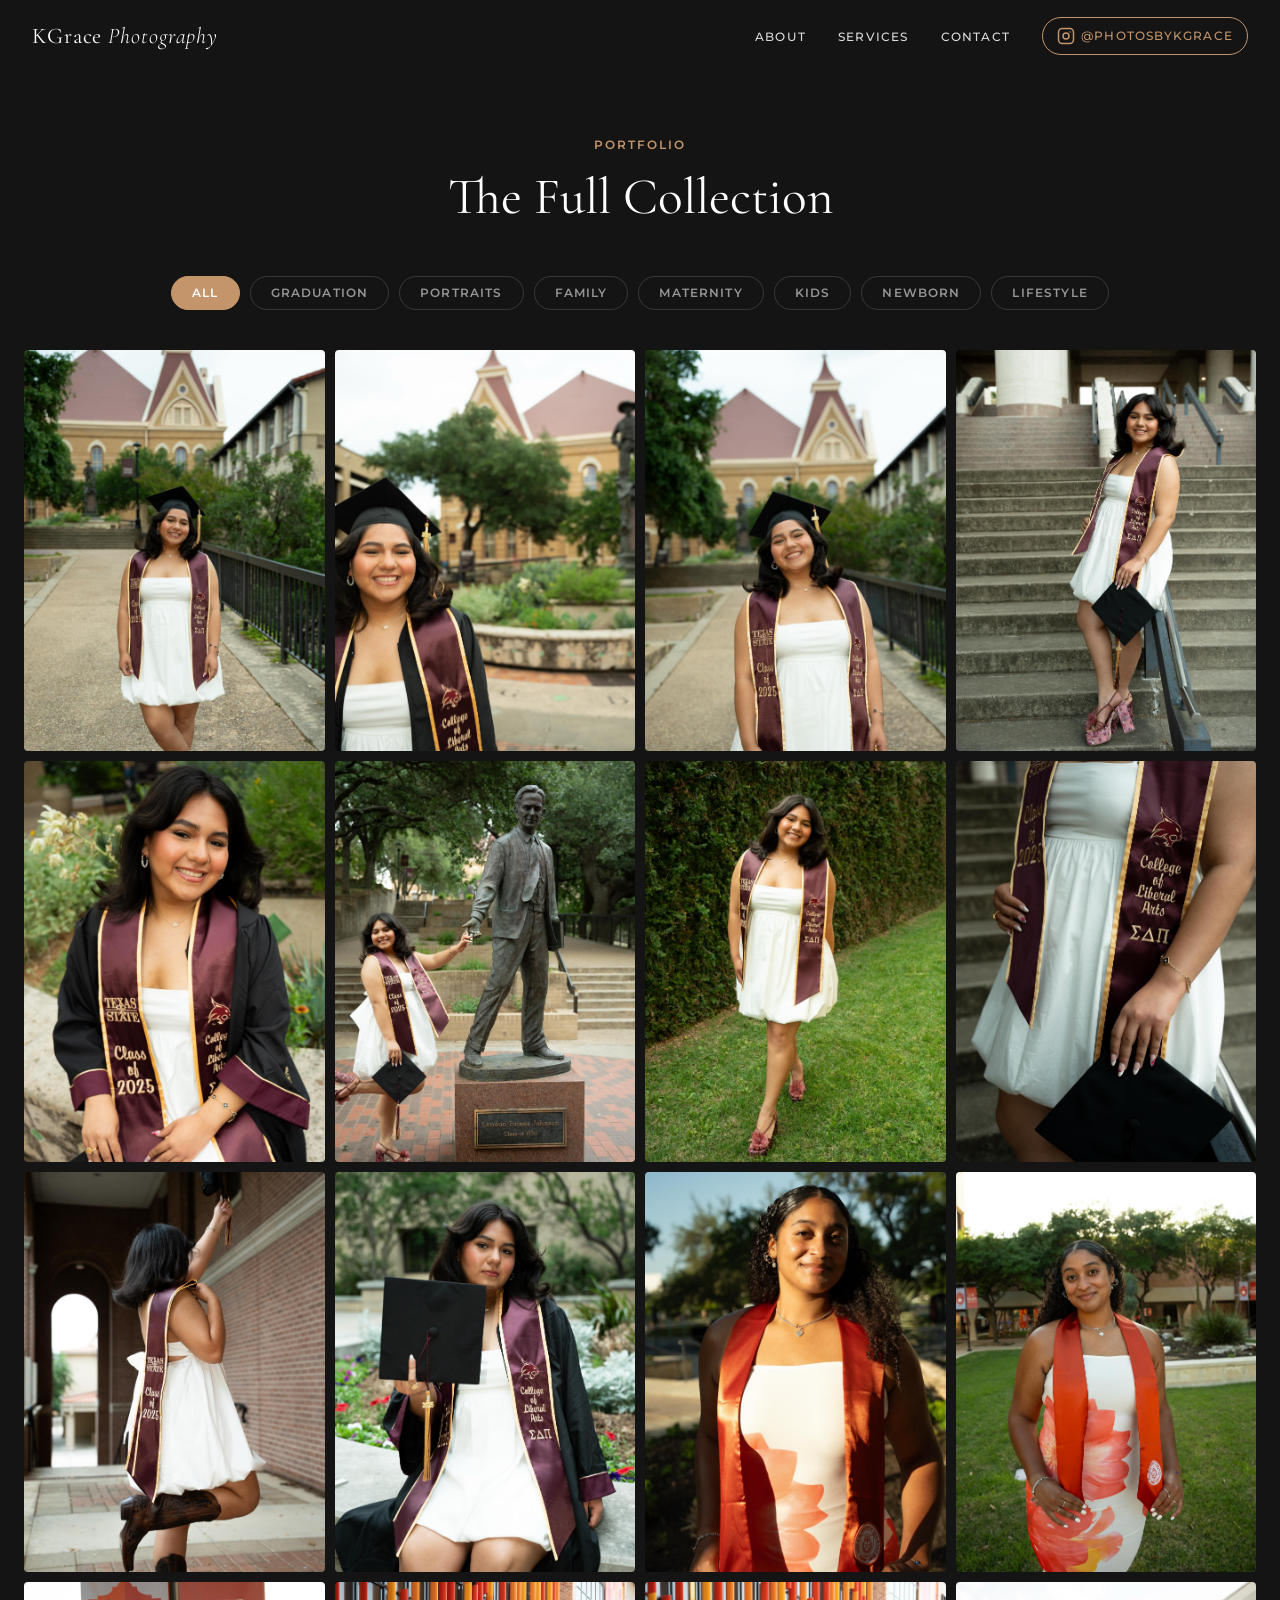
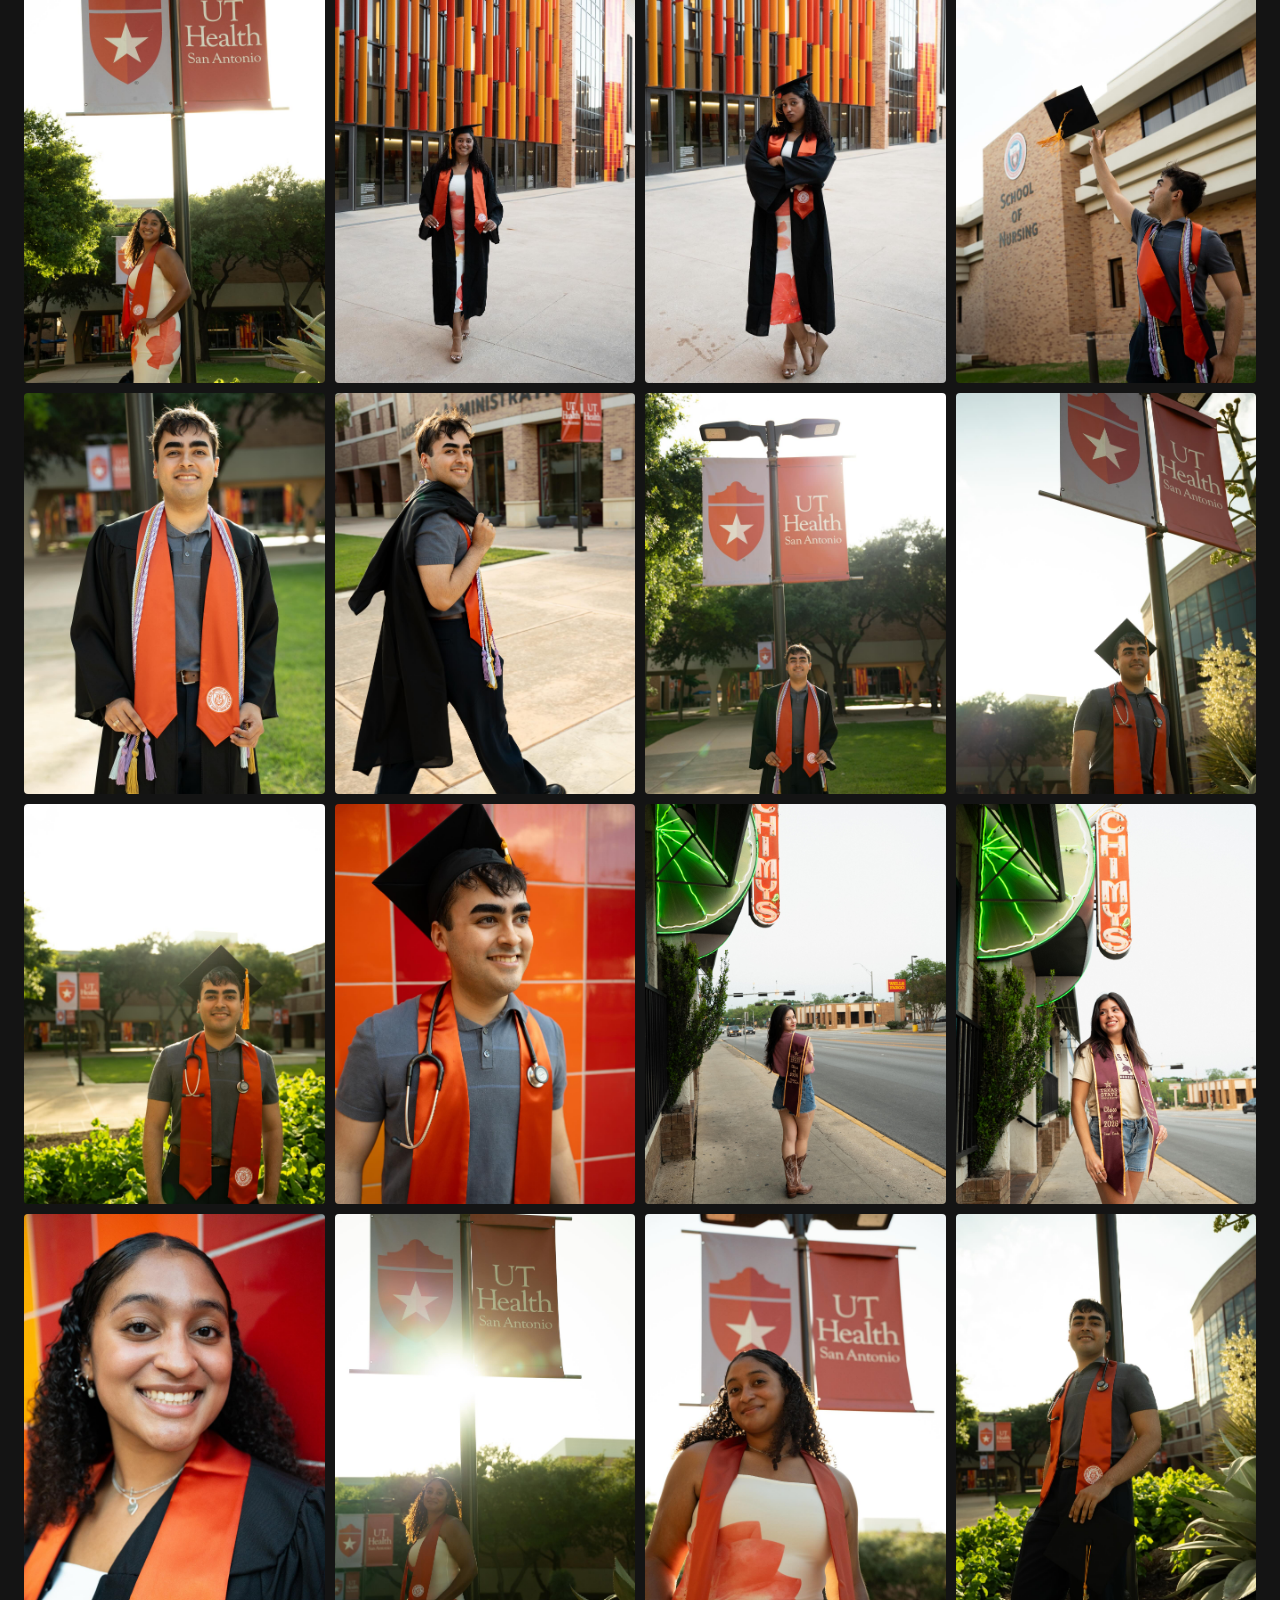
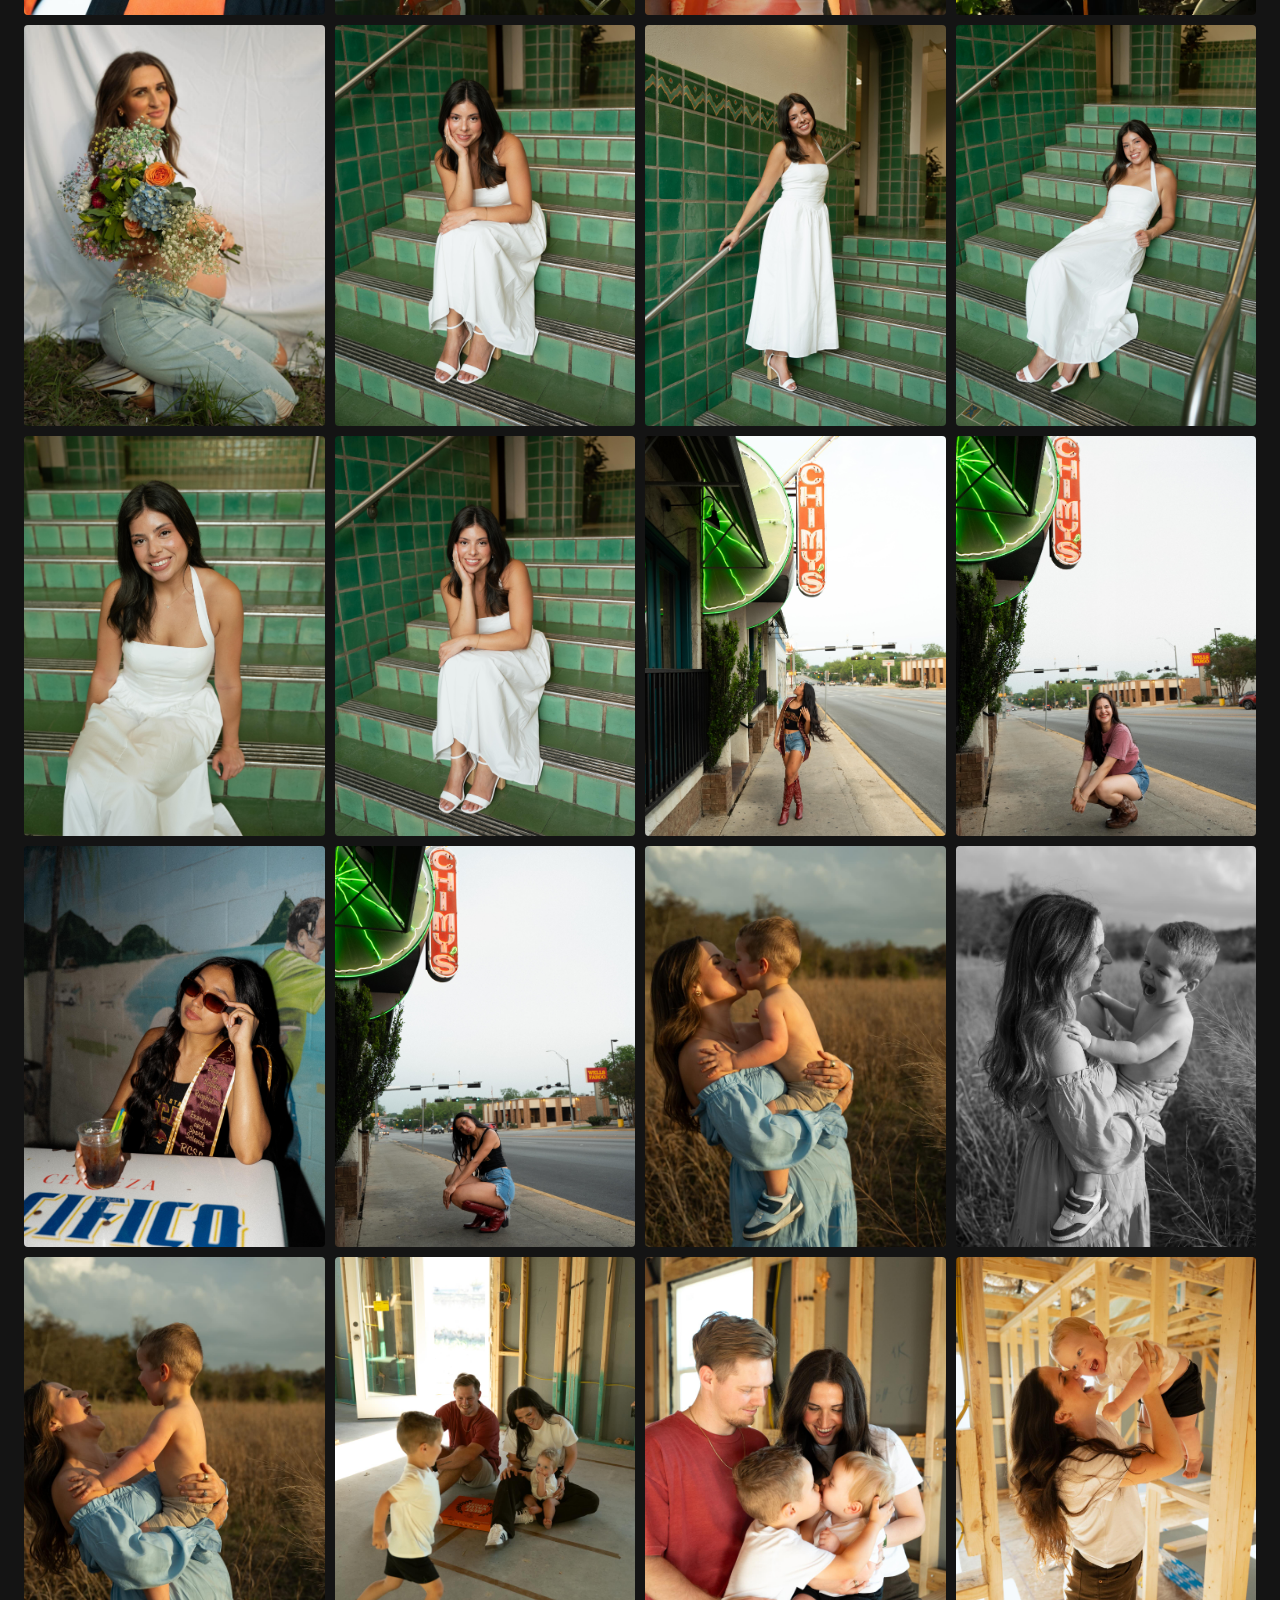
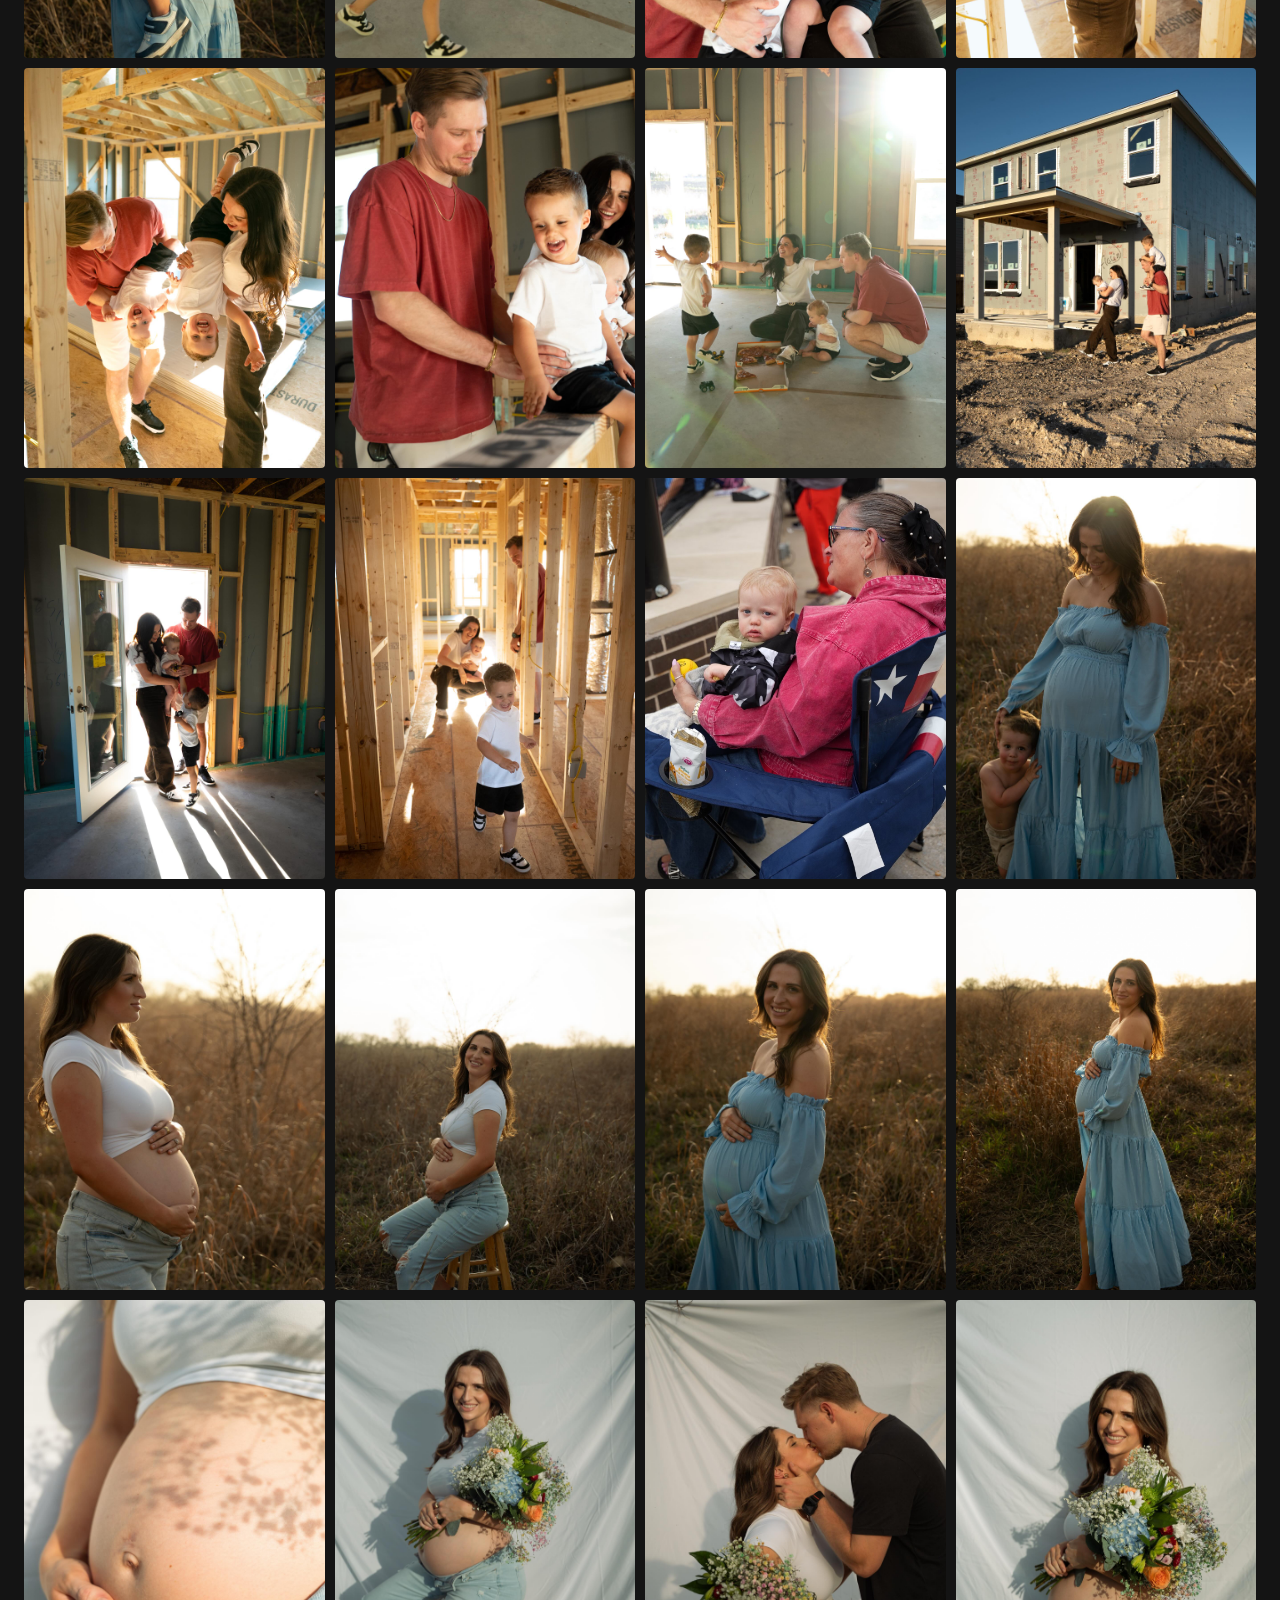
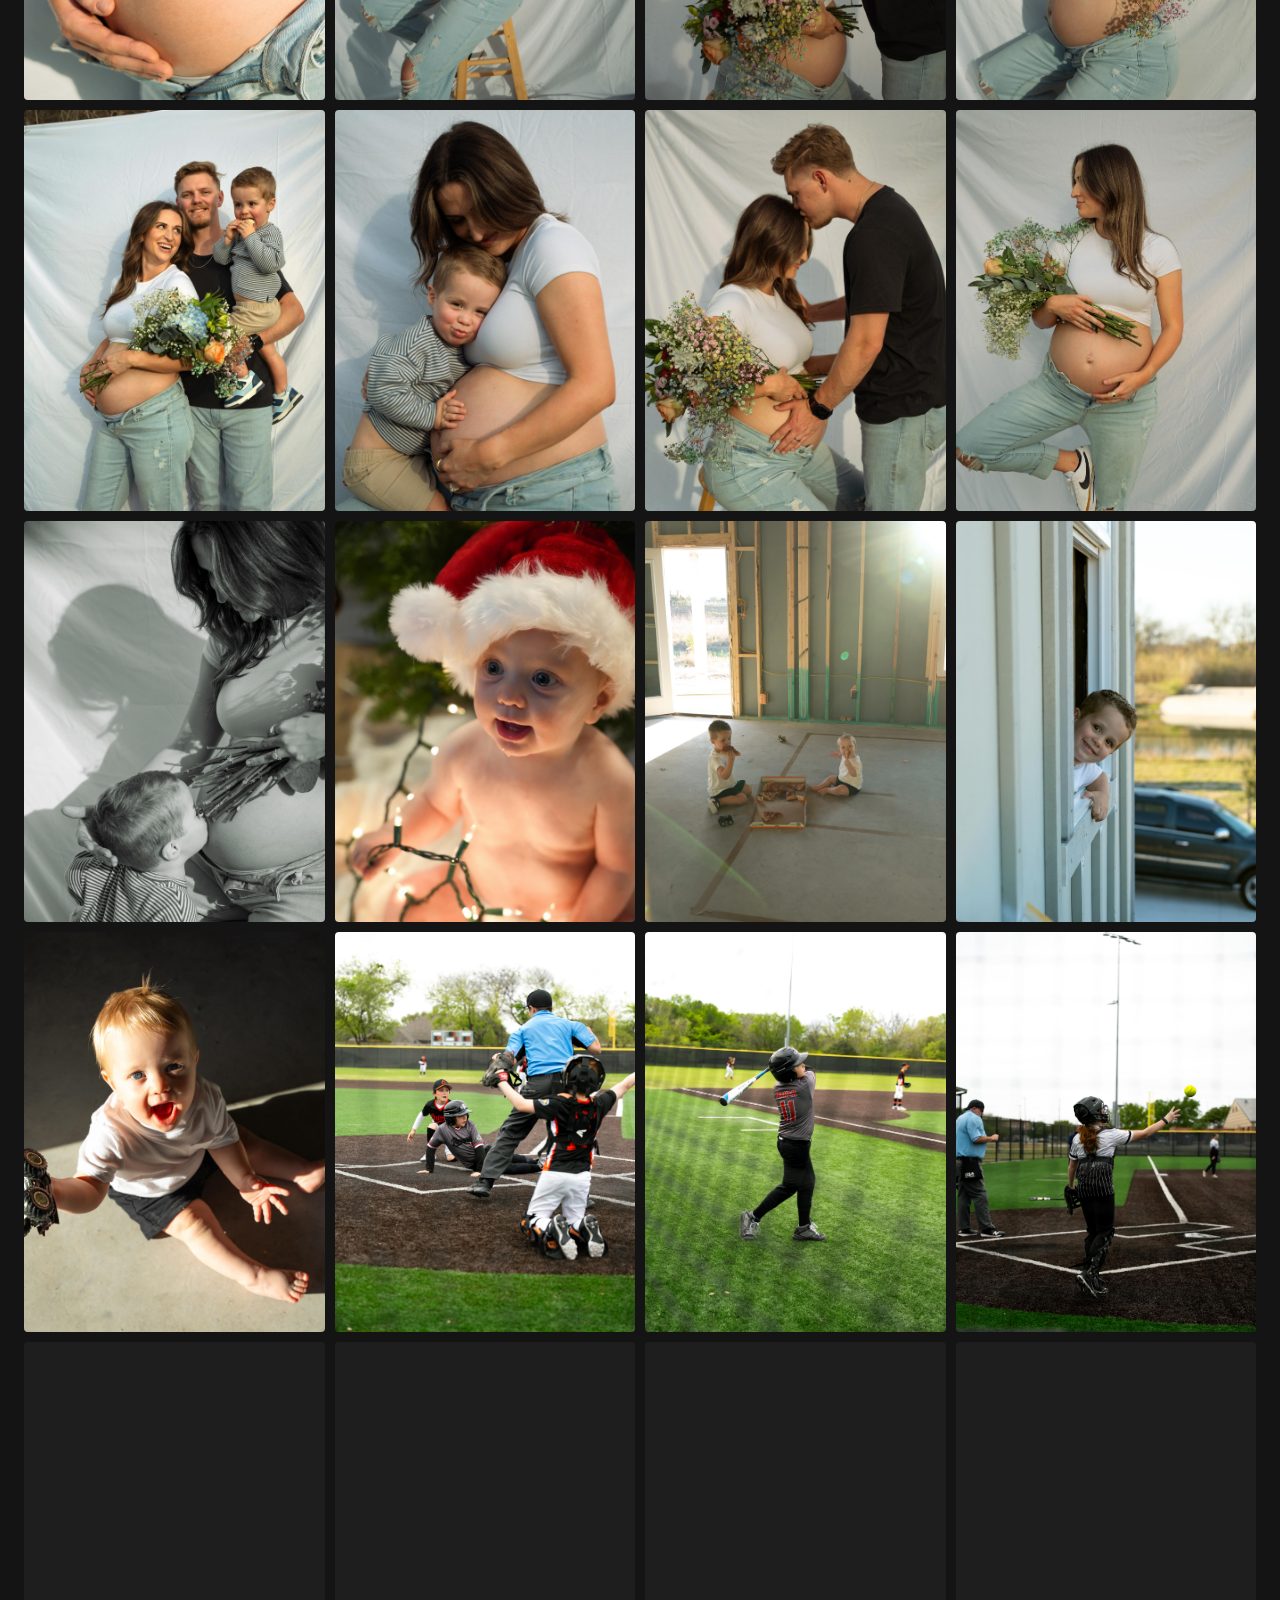
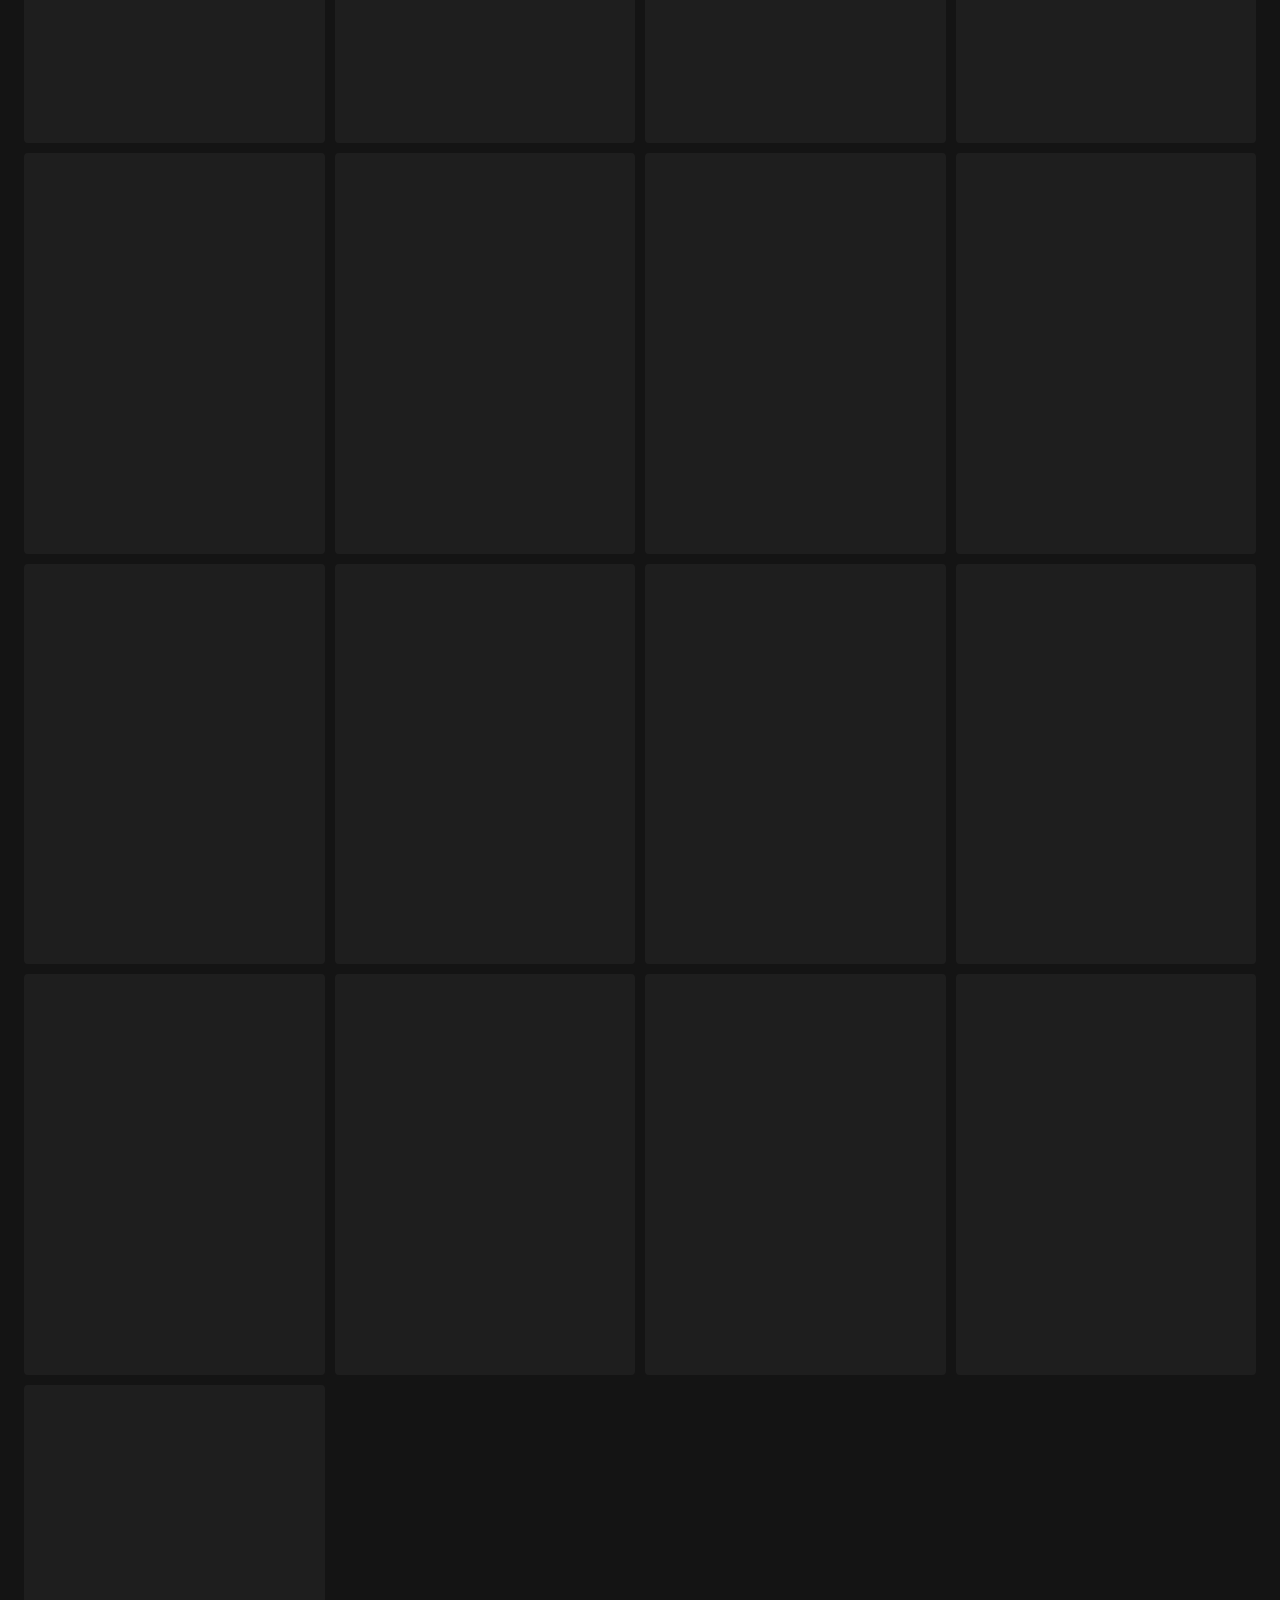
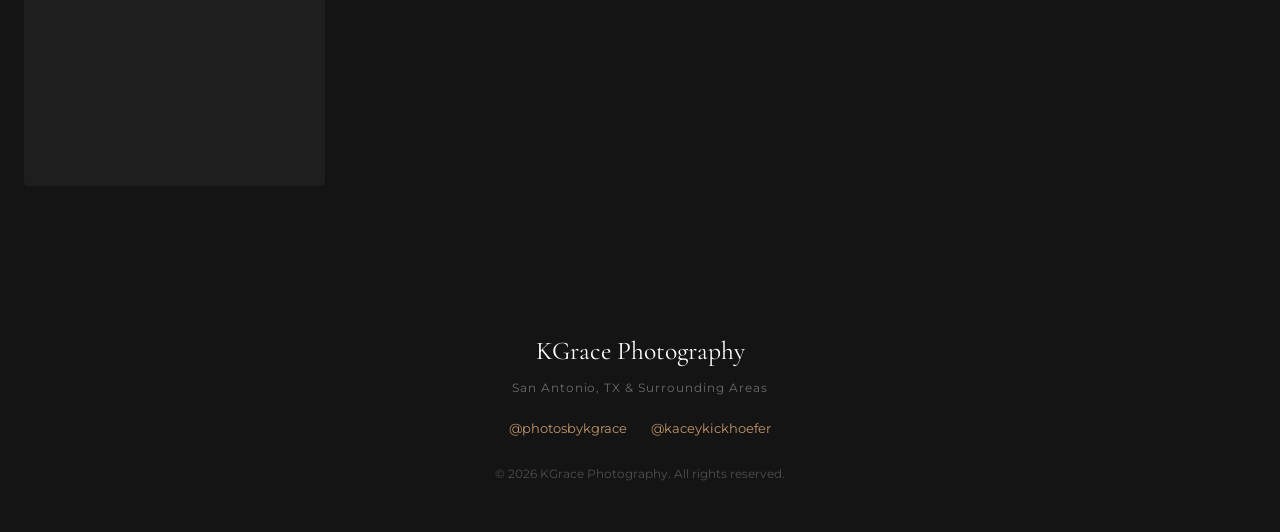
==== portfolio.html @ f7fd561e "Gallery shows 4 photos on home page with View Full Portfolio button, full grid on portfolio.html" ====
<!DOCTYPE html>
<html lang="en">
<head>
  <meta charset="UTF-8">
  <meta name="viewport" content="width=device-width, initial-scale=1.0">
  <title>Portfolio | KGrace Photography</title>
  <meta name="description" content="Full portfolio — KGrace Photography. Browse graduation, portrait, family, maternity, newborn, and lifestyle sessions in San Antonio, TX.">
  <link rel="preconnect" href="https://fonts.googleapis.com">
  <link rel="preconnect" href="https://fonts.gstatic.com" crossorigin>
  <link href="https://fonts.googleapis.com/css2?family=Cormorant+Garamond:ital,wght@0,300;0,400;0,600;1,300;1,400;1,600&family=Montserrat:wght@300;400;500;600&display=swap" rel="stylesheet">
  <link rel="stylesheet" href="css/style.css">
</head>
<body>

  <!-- Navigation -->
  <nav id="navbar" class="scrolled">
    <div class="nav-inner">
      <a href="index.html" class="logo">KGrace <span>Photography</span></a>
      <button class="nav-toggle" aria-label="Toggle menu" aria-expanded="false">
        <span></span><span></span><span></span>
      </button>
      <ul class="nav-links">
        <li><a href="index.html#about">About</a></li>
        <li><a href="index.html#services">Services</a></li>
        <li><a href="index.html#contact">Contact</a></li>
        <li>
          <a href="https://www.instagram.com/photosbykgrace" target="_blank" rel="noopener" class="nav-ig">
            <svg width="18" height="18" viewBox="0 0 24 24" fill="none" stroke="currentColor" stroke-width="2" stroke-linecap="round" stroke-linejoin="round"><rect x="2" y="2" width="20" height="20" rx="5" ry="5"/><circle cx="12" cy="12" r="4"/><circle cx="17.5" cy="6.5" r="1" fill="currentColor" stroke="none"/></svg>
            @photosbykgrace
          </a>
        </li>
      </ul>
    </div>
  </nav>

  <!-- Full Portfolio Gallery -->
  <section id="gallery" class="portfolio-page">
    <div class="section-header">
      <p class="eyebrow">Portfolio</p>
      <h2>The Full Collection</h2>
    </div>

    <div class="filter-bar" role="group" aria-label="Filter gallery">
      <button class="filter-btn active" data-filter="all">All</button>
      <button class="filter-btn" data-filter="graduation">Graduation</button>
      <button class="filter-btn" data-filter="portrait">Portraits</button>
      <button class="filter-btn" data-filter="family">Family</button>
      <button class="filter-btn" data-filter="maternity">Maternity</button>
      <button class="filter-btn" data-filter="children-kids">Kids</button>
      <button class="filter-btn" data-filter="newborn-baby">Newborn</button>
      <button class="filter-btn" data-filter="lifestyle">Lifestyle</button>
    </div>

    <div class="gallery-grid" id="galleryGrid">
      <!-- Populated by JS -->
    </div>
  </section>

  <!-- Lightbox -->
  <div id="lightbox" class="lightbox" role="dialog" aria-modal="true" aria-label="Photo viewer" hidden>
    <button class="lb-close" aria-label="Close">&times;</button>
    <button class="lb-prev" aria-label="Previous photo">&#8249;</button>
    <button class="lb-next" aria-label="Next photo">&#8250;</button>
    <div class="lb-img-wrap">
      <img id="lbImg" src="" alt="">
    </div>
    <p id="lbCaption" class="lb-caption"></p>
  </div>

  <!-- Footer -->
  <footer>
    <div class="footer-inner">
      <p class="footer-logo">KGrace Photography</p>
      <p class="footer-location">San Antonio, TX &amp; Surrounding Areas</p>
      <div class="footer-links">
        <a href="https://www.instagram.com/photosbykgrace" target="_blank" rel="noopener">@photosbykgrace</a>
        <a href="https://www.instagram.com/kaceykickhoefer" target="_blank" rel="noopener">@kaceykickhoefer</a>
      </div>
      <p class="footer-copy">&copy; <span id="year"></span> KGrace Photography. All rights reserved.</p>
    </div>
  </footer>

  <script src="js/main.js"></script>
</body>
</html>
---- css/style.css ----
/* =============================================
   KGrace Photography — styles
   ============================================= */

:root {
  --cream:      #faf8f5;
  --cream-dark: #f0ebe3;
  --dark:       #141414;
  --dark-mid:   #1e1e1e;
  --accent:     #c4956a;
  --accent-dk:  #a87a52;
  --text:       #1a1a1a;
  --text-muted: #6b6b6b;
  --border:     #e0d8cc;
  --white:      #ffffff;

  --font-display: 'Cormorant Garamond', Georgia, serif;
  --font-body:    'Montserrat', system-ui, sans-serif;

  --nav-h: 72px;
  --radius: 4px;
  --gap:    10px;
  --section-pad: 96px 24px;
}

/* ── Reset ─────────────────────────────────── */
*, *::before, *::after { box-sizing: border-box; margin: 0; padding: 0; }
html { scroll-behavior: smooth; font-size: 16px; }
body { font-family: var(--font-body); color: var(--text); background: var(--cream); line-height: 1.65; }
img  { display: block; max-width: 100%; }
a    { color: inherit; text-decoration: none; }
ul   { list-style: none; }
button { cursor: pointer; border: none; background: none; font-family: inherit; }

/* ── Typography ─────────────────────────────── */
h1, h2, h3 { font-family: var(--font-display); font-weight: 400; line-height: 1.2; }
h1 { font-size: clamp(2.8rem, 6vw, 5rem); }
h2 { font-size: clamp(2rem, 4vw, 3.2rem); }
h3 { font-size: 1.5rem; }
em { font-style: italic; }
.eyebrow {
  font-family: var(--font-body);
  font-size: 0.72rem;
  font-weight: 600;
  letter-spacing: 0.18em;
  text-transform: uppercase;
  color: var(--accent);
  margin-bottom: 12px;
}

/* ── Buttons ────────────────────────────────── */
.btn {
  display: inline-block;
  padding: 14px 32px;
  font-family: var(--font-body);
  font-size: 0.78rem;
  font-weight: 600;
  letter-spacing: 0.12em;
  text-transform: uppercase;
  border-radius: var(--radius);
  transition: all 0.25s ease;
}
.btn-light { background: var(--white); color: var(--dark); }
.btn-light:hover { background: var(--cream); }
.btn-outline-light { border: 1.5px solid rgba(255,255,255,0.7); color: var(--white); }
.btn-outline-light:hover { background: rgba(255,255,255,0.12); border-color: var(--white); }
.btn-dark { background: var(--dark); color: var(--white); }
.btn-dark:hover { background: #2a2a2a; }

/* ── Navbar ─────────────────────────────────── */
#navbar {
  position: fixed;
  top: 0; left: 0; right: 0;
  z-index: 1000;
  height: var(--nav-h);
  transition: background 0.3s ease, box-shadow 0.3s ease;
}
#navbar.scrolled {
  background: rgba(20,20,20,0.97);
  box-shadow: 0 2px 20px rgba(0,0,0,0.3);
  backdrop-filter: blur(8px);
}
.nav-inner {
  max-width: 1400px;
  margin: 0 auto;
  padding: 0 32px;
  height: 100%;
  display: flex;
  align-items: center;
  justify-content: space-between;
  gap: 24px;
}
.logo {
  font-family: var(--font-display);
  font-size: 1.4rem;
  font-weight: 400;
  color: var(--white);
  letter-spacing: 0.04em;
  white-space: nowrap;
}
.logo span { font-style: italic; font-weight: 300; }

.nav-links { display: flex; align-items: center; gap: 32px; }
.nav-links a {
  color: rgba(255,255,255,0.85);
  font-size: 0.75rem;
  font-weight: 500;
  letter-spacing: 0.1em;
  text-transform: uppercase;
  transition: color 0.2s;
}
.nav-links a:hover { color: var(--white); }
.nav-ig {
  display: flex;
  align-items: center;
  gap: 6px;
  color: var(--accent) !important;
  border: 1px solid var(--accent);
  padding: 8px 14px;
  border-radius: 20px;
  transition: all 0.2s !important;
}
.nav-ig:hover { background: var(--accent) !important; color: var(--white) !important; }

.nav-toggle { display: none; flex-direction: column; gap: 5px; padding: 4px; }
.nav-toggle span { display: block; width: 24px; height: 2px; background: var(--white); transition: all 0.3s; border-radius: 2px; }

/* ── Hero ───────────────────────────────────── */
#hero {
  position: relative;
  height: 100svh;
  min-height: 600px;
  display: flex;
  align-items: center;
  justify-content: center;
  overflow: hidden;
  text-align: center;
}
.hero-img {
  position: absolute;
  inset: 0;
  background-size: cover;
  background-position: center 30%;
  transform: scale(1.05);
  transition: transform 8s ease;
}
#hero.loaded .hero-img { transform: scale(1); }
.hero-overlay {
  position: absolute;
  inset: 0;
  background: linear-gradient(to bottom, rgba(0,0,0,0.35) 0%, rgba(0,0,0,0.55) 50%, rgba(0,0,0,0.7) 100%);
}
.hero-content {
  position: relative;
  z-index: 1;
  padding: 0 24px;
  max-width: 800px;
}
.hero-eyebrow {
  font-size: 0.72rem;
  font-weight: 600;
  letter-spacing: 0.2em;
  text-transform: uppercase;
  color: var(--accent);
  margin-bottom: 16px;
}
.hero-content h1 { color: var(--white); margin-bottom: 20px; }
.hero-sub {
  color: rgba(255,255,255,0.8);
  font-size: 1.05rem;
  font-weight: 300;
  margin-bottom: 40px;
  letter-spacing: 0.03em;
}
.hero-cta { display: flex; gap: 16px; justify-content: center; flex-wrap: wrap; }

.scroll-hint {
  position: absolute;
  bottom: 32px;
  left: 50%;
  transform: translateX(-50%);
  z-index: 1;
}
.scroll-hint span {
  display: block;
  width: 24px;
  height: 38px;
  border: 2px solid rgba(255,255,255,0.5);
  border-radius: 12px;
  position: relative;
}
.scroll-hint span::after {
  content: '';
  position: absolute;
  top: 5px; left: 50%;
  transform: translateX(-50%);
  width: 3px; height: 8px;
  background: rgba(255,255,255,0.7);
  border-radius: 2px;
  animation: scrollDot 1.8s ease-in-out infinite;
}
@keyframes scrollDot {
  0%, 100% { opacity: 1; transform: translateX(-50%) translateY(0); }
  80%       { opacity: 0; transform: translateX(-50%) translateY(14px); }
}

/* ── Gallery ────────────────────────────────── */
#gallery {
  background: var(--dark);
  padding: var(--section-pad);
}
#gallery.portfolio-page {
  padding-top: calc(var(--nav-h) + 64px);
}
#gallery .section-header { text-align: center; margin-bottom: 48px; }
#gallery .section-header h2 { color: var(--white); }
#gallery .eyebrow { color: var(--accent); }

/* ── View more button (home gallery) ────────── */
.gallery-more {
  text-align: center;
  margin-top: 40px;
}

.filter-bar {
  display: flex;
  flex-wrap: wrap;
  justify-content: center;
  gap: 10px;
  margin-bottom: 40px;
}
.filter-btn {
  padding: 9px 20px;
  font-size: 0.72rem;
  font-weight: 600;
  letter-spacing: 0.1em;
  text-transform: uppercase;
  color: rgba(255,255,255,0.55);
  border: 1px solid rgba(255,255,255,0.15);
  border-radius: 20px;
  transition: all 0.2s;
}
.filter-btn:hover { color: var(--white); border-color: rgba(255,255,255,0.4); }
.filter-btn.active { background: var(--accent); color: var(--white); border-color: var(--accent); }

.gallery-grid {
  max-width: 1400px;
  margin: 0 auto;
  display: grid;
  grid-template-columns: repeat(4, 1fr);
  gap: var(--gap);
}
.gallery-item {
  overflow: hidden;
  border-radius: var(--radius);
  cursor: pointer;
  position: relative;
  background: var(--dark-mid);
  aspect-ratio: 3/4;
}
.gallery-item img {
  width: 100%;
  height: 100%;
  object-fit: cover;
  display: block;
  transition: transform 0.5s ease, opacity 0.3s;
  opacity: 0;
}
.gallery-item img.loaded { opacity: 1; }
.gallery-item:hover img { transform: scale(1.05); }
.gallery-item-overlay {
  position: absolute;
  inset: 0;
  background: rgba(0,0,0,0);
  transition: background 0.3s;
}
.gallery-item:hover .gallery-item-overlay { background: rgba(0,0,0,0.25); }
.gallery-item.hidden { display: none; }

/* ── Lightbox ───────────────────────────────── */
.lightbox {
  position: fixed;
  inset: 0;
  z-index: 9999;
  background: rgba(0,0,0,0.95);
  display: flex;
  flex-direction: column;
  align-items: center;
  justify-content: center;
  padding: 60px 80px;
}
.lightbox[hidden] { display: none; }
.lb-img-wrap {
  max-width: 90vw;
  max-height: 80vh;
  display: flex;
  align-items: center;
  justify-content: center;
}
.lb-img-wrap img {
  max-width: 100%;
  max-height: 80vh;
  object-fit: contain;
  border-radius: var(--radius);
  box-shadow: 0 20px 60px rgba(0,0,0,0.6);
}
.lb-caption {
  color: rgba(255,255,255,0.6);
  font-size: 0.78rem;
  margin-top: 16px;
  text-align: center;
  max-width: 600px;
  font-style: italic;
}
.lb-close {
  position: fixed;
  top: 20px; right: 28px;
  font-size: 2.2rem;
  color: rgba(255,255,255,0.7);
  line-height: 1;
  transition: color 0.2s;
  z-index: 2;
}
.lb-close:hover { color: var(--white); }
.lb-prev, .lb-next {
  position: fixed;
  top: 50%; transform: translateY(-50%);
  font-size: 3rem;
  color: rgba(255,255,255,0.5);
  padding: 16px;
  line-height: 1;
  transition: color 0.2s;
  user-select: none;
  z-index: 2;
}
.lb-prev { left: 12px; }
.lb-next { right: 12px; }
.lb-prev:hover, .lb-next:hover { color: var(--white); }

/* ── About ──────────────────────────────────── */
#about {
  padding: var(--section-pad);
  background: var(--cream);
}
.about-inner {
  max-width: 1100px;
  margin: 0 auto;
  display: grid;
  grid-template-columns: 1fr 1fr;
  gap: 80px;
  align-items: center;
}
.about-img-wrap { position: relative; }
.about-img-wrap::before {
  content: '';
  position: absolute;
  top: -18px; left: -18px;
  right: 18px; bottom: 18px;
  border: 2px solid var(--accent);
  border-radius: var(--radius);
  z-index: 0;
}
.about-img-wrap img {
  position: relative;
  z-index: 1;
  width: 100%;
  aspect-ratio: 1;
  object-fit: cover;
  object-position: center top;
  border-radius: var(--radius);
}
.about-text h2 { margin-bottom: 24px; }
.about-text p  { color: var(--text-muted); margin-bottom: 18px; font-size: 0.95rem; line-height: 1.8; }
.about-text .btn { margin-top: 8px; }

/* ── Services ───────────────────────────────── */
#services {
  background: var(--dark);
  padding: var(--section-pad);
}
#services .section-header { text-align: center; margin-bottom: 56px; }
#services .section-header h2 { color: var(--white); }
#services .eyebrow { color: var(--accent); }

.services-grid {
  max-width: 1300px;
  margin: 0 auto;
  display: grid;
  grid-template-columns: repeat(3, 1fr);
  gap: 20px;
}
.service-card {
  border-radius: var(--radius);
  overflow: hidden;
  background: var(--dark-mid);
  transition: transform 0.3s ease;
}
.service-card:hover { transform: translateY(-6px); }
.service-img {
  height: 260px;
  background-size: cover;
  background-position: center;
  transition: transform 0.5s ease;
  overflow: hidden;
}
.service-card:hover .service-img { transform: scale(1.04); }
.service-body { padding: 24px; }
.service-body h3 { font-family: var(--font-display); color: var(--white); margin-bottom: 10px; font-size: 1.35rem; }
.service-body p  { color: rgba(255,255,255,0.55); font-size: 0.85rem; line-height: 1.75; }

/* ── Contact ────────────────────────────────── */
#contact {
  position: relative;
  padding: 120px 24px;
  text-align: center;
  overflow: hidden;
}
.contact-bg {
  position: absolute;
  inset: 0;
  background-size: cover;
  background-position: center;
}
.contact-overlay {
  position: absolute;
  inset: 0;
  background: rgba(10,8,6,0.78);
}
.contact-inner {
  position: relative;
  z-index: 1;
  max-width: 700px;
  margin: 0 auto;
}
#contact .eyebrow { color: var(--accent); display: block; margin-bottom: 12px; }
#contact h2 { color: var(--white); margin-bottom: 20px; }
.contact-sub {
  color: rgba(255,255,255,0.65);
  font-size: 0.95rem;
  line-height: 1.8;
  margin-bottom: 48px;
}
.contact-cards {
  display: flex;
  justify-content: center;
  gap: 20px;
  flex-wrap: wrap;
  margin-bottom: 40px;
}
.contact-card {
  display: flex;
  align-items: center;
  gap: 16px;
  padding: 20px 28px;
  border: 1.5px solid rgba(196,149,106,0.4);
  border-radius: 8px;
  color: var(--white);
  background: rgba(255,255,255,0.05);
  transition: all 0.25s ease;
  backdrop-filter: blur(4px);
  min-width: 240px;
}
.contact-card:hover {
  background: rgba(196,149,106,0.15);
  border-color: var(--accent);
  transform: translateY(-3px);
}
.contact-card svg { color: var(--accent); flex-shrink: 0; }
.contact-card-label {
  font-size: 0.68rem;
  font-weight: 600;
  letter-spacing: 0.12em;
  text-transform: uppercase;
  color: rgba(255,255,255,0.45);
  margin-bottom: 3px;
}
.contact-card-handle {
  font-size: 1rem;
  font-weight: 500;
  color: var(--white);
}
.contact-location {
  display: inline-flex;
  align-items: center;
  gap: 6px;
  font-size: 0.78rem;
  color: rgba(255,255,255,0.4);
  letter-spacing: 0.06em;
}
.contact-location svg { color: var(--accent); }

/* ── Footer ─────────────────────────────────── */
footer {
  background: var(--dark);
  padding: 48px 24px;
  text-align: center;
}
.footer-inner { max-width: 600px; margin: 0 auto; }
.footer-logo { font-family: var(--font-display); font-size: 1.6rem; color: var(--white); margin-bottom: 6px; }
.footer-location { font-size: 0.78rem; color: var(--text-muted); letter-spacing: 0.08em; margin-bottom: 20px; }
.footer-links { display: flex; justify-content: center; gap: 24px; margin-bottom: 24px; }
.footer-links a { font-size: 0.82rem; color: var(--accent); transition: color 0.2s; }
.footer-links a:hover { color: var(--white); }
.footer-copy { font-size: 0.75rem; color: rgba(255,255,255,0.25); }

/* ── Section header helper ──────────────────── */
.section-header { margin-bottom: 56px; }
.section-header.light h2 { color: var(--white); }

/* ── Responsive ─────────────────────────────── */
@media (max-width: 1200px) {
  .gallery-grid { grid-template-columns: repeat(3, 1fr); }
}

@media (max-width: 1024px) {
  .services-grid { grid-template-columns: repeat(2, 1fr); }
  .about-inner   { gap: 48px; }
}

@media (max-width: 768px) {
  :root { --section-pad: 64px 20px; }

  .nav-links {
    display: none; flex-direction: column;
    position: fixed; top: var(--nav-h); left: 0; right: 0;
    background: rgba(20,20,20,0.98);
    padding: 24px 32px 32px; gap: 20px;
    border-top: 1px solid rgba(255,255,255,0.08);
  }
  .nav-links.open { display: flex; }
  .nav-toggle { display: flex; }
  .nav-ig { width: fit-content; }

  .gallery-grid { grid-template-columns: repeat(2, 1fr); }

  .about-inner { grid-template-columns: 1fr; }
  .about-img-wrap { max-width: 380px; margin: 0 auto; }

  .services-grid { grid-template-columns: 1fr; }

  .contact-cards { flex-direction: column; align-items: center; }
  .contact-card  { width: 100%; max-width: 340px; }

  .lb-prev, .lb-next { font-size: 2rem; }
  .lightbox { padding: 60px 20px 40px; }
}

@media (max-width: 480px) {
  .hero-cta { flex-direction: column; align-items: center; }
}
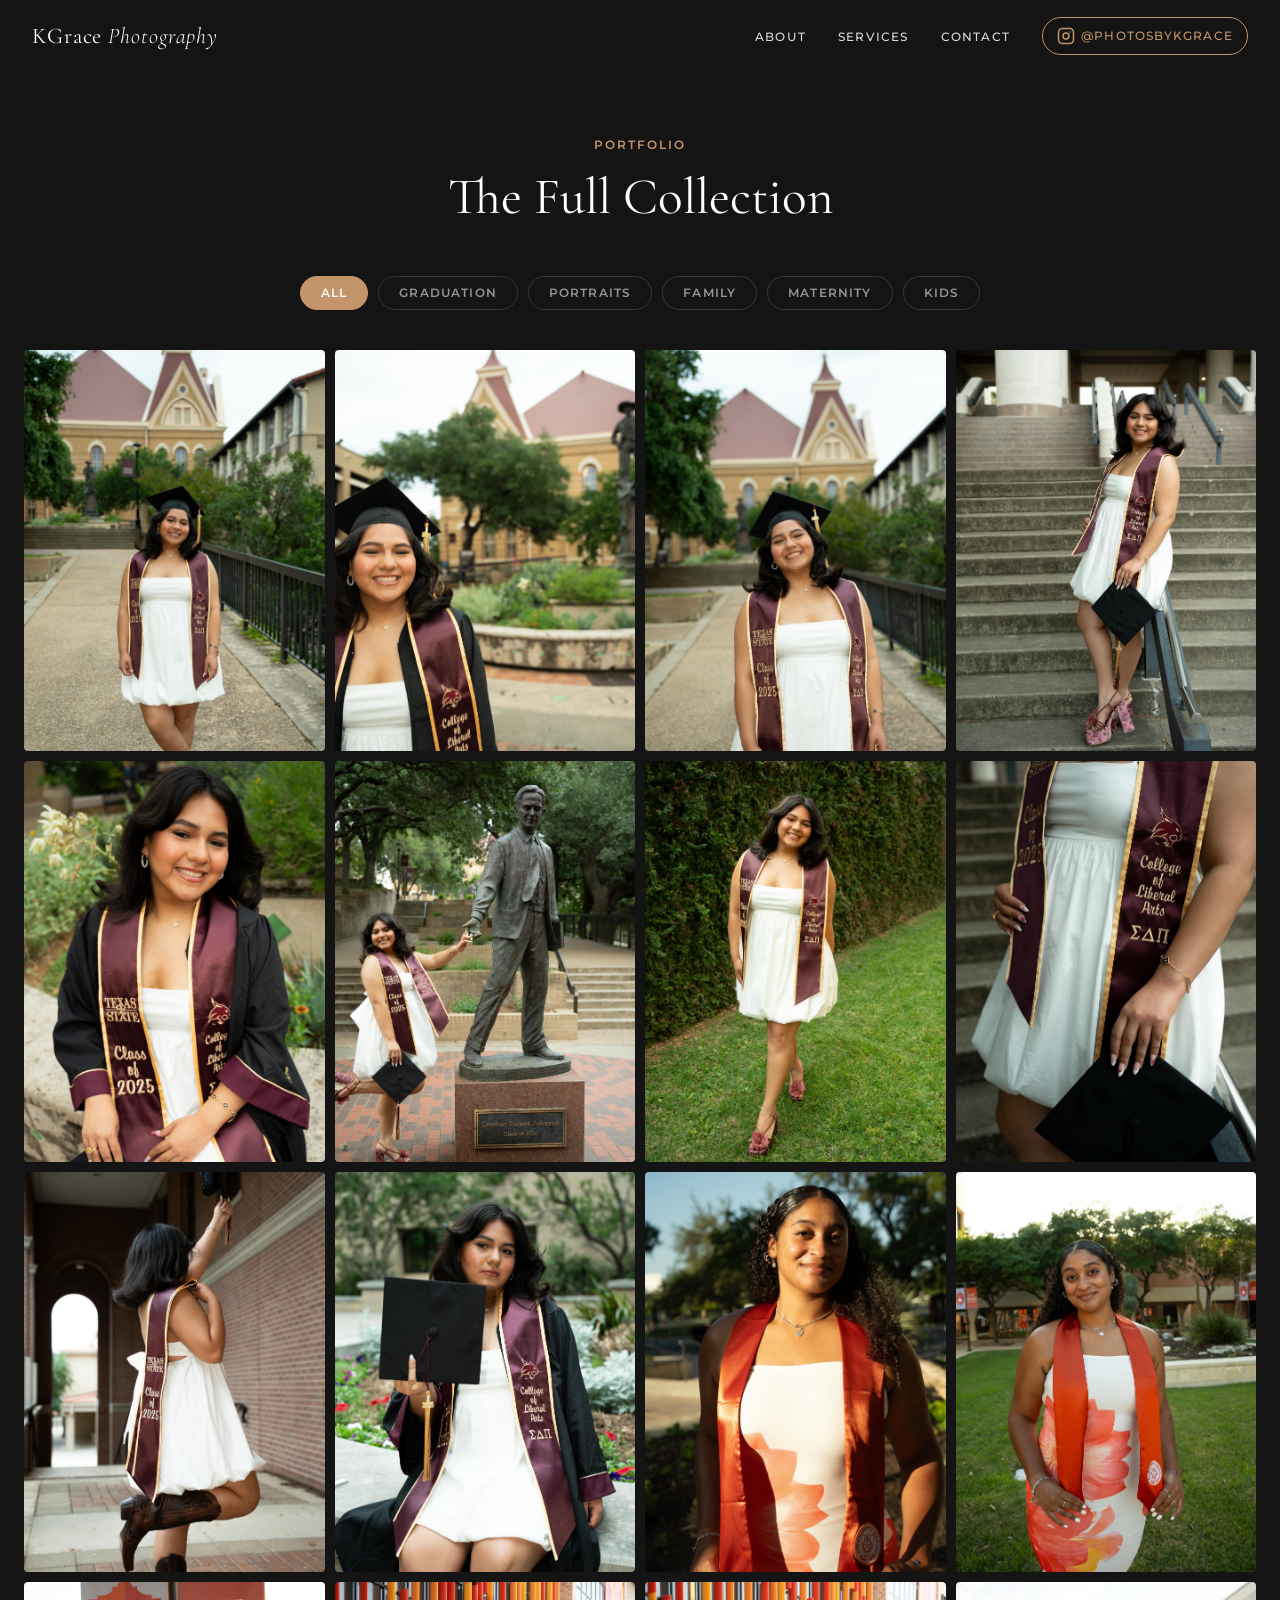
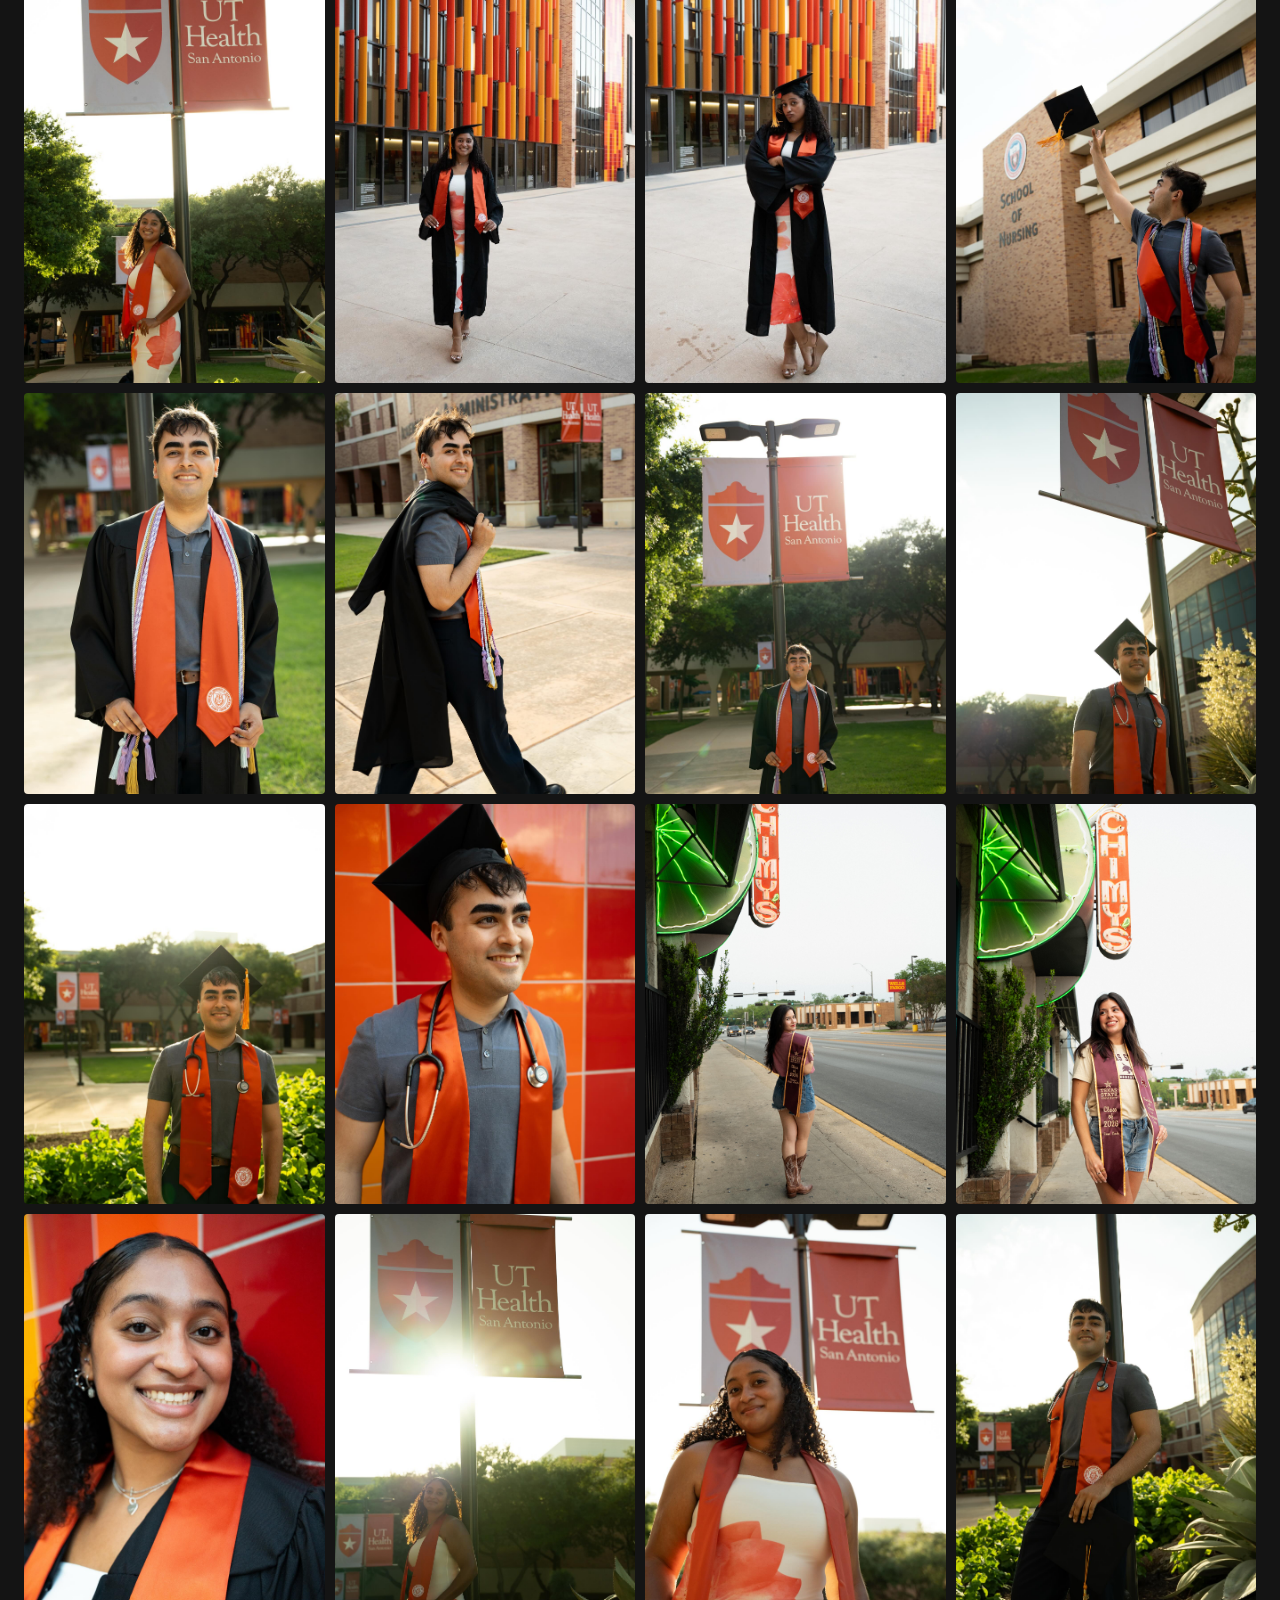
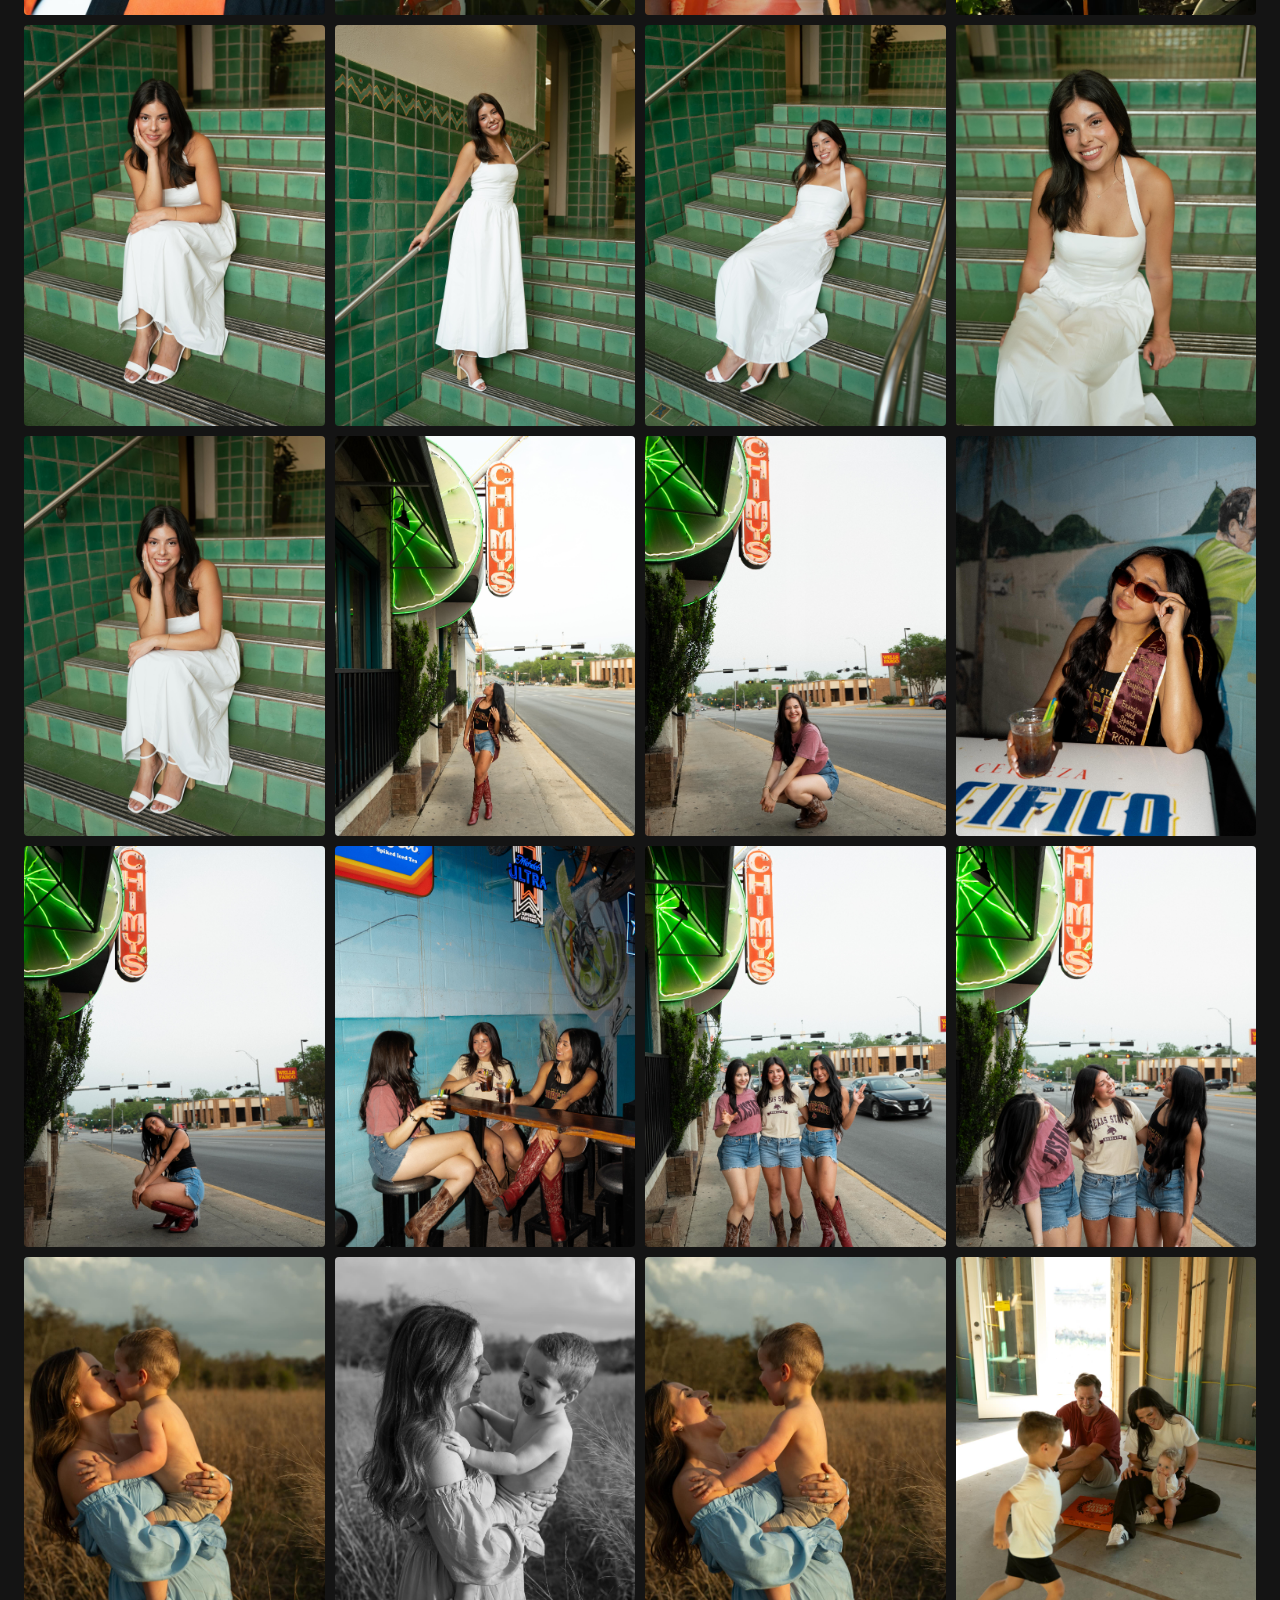
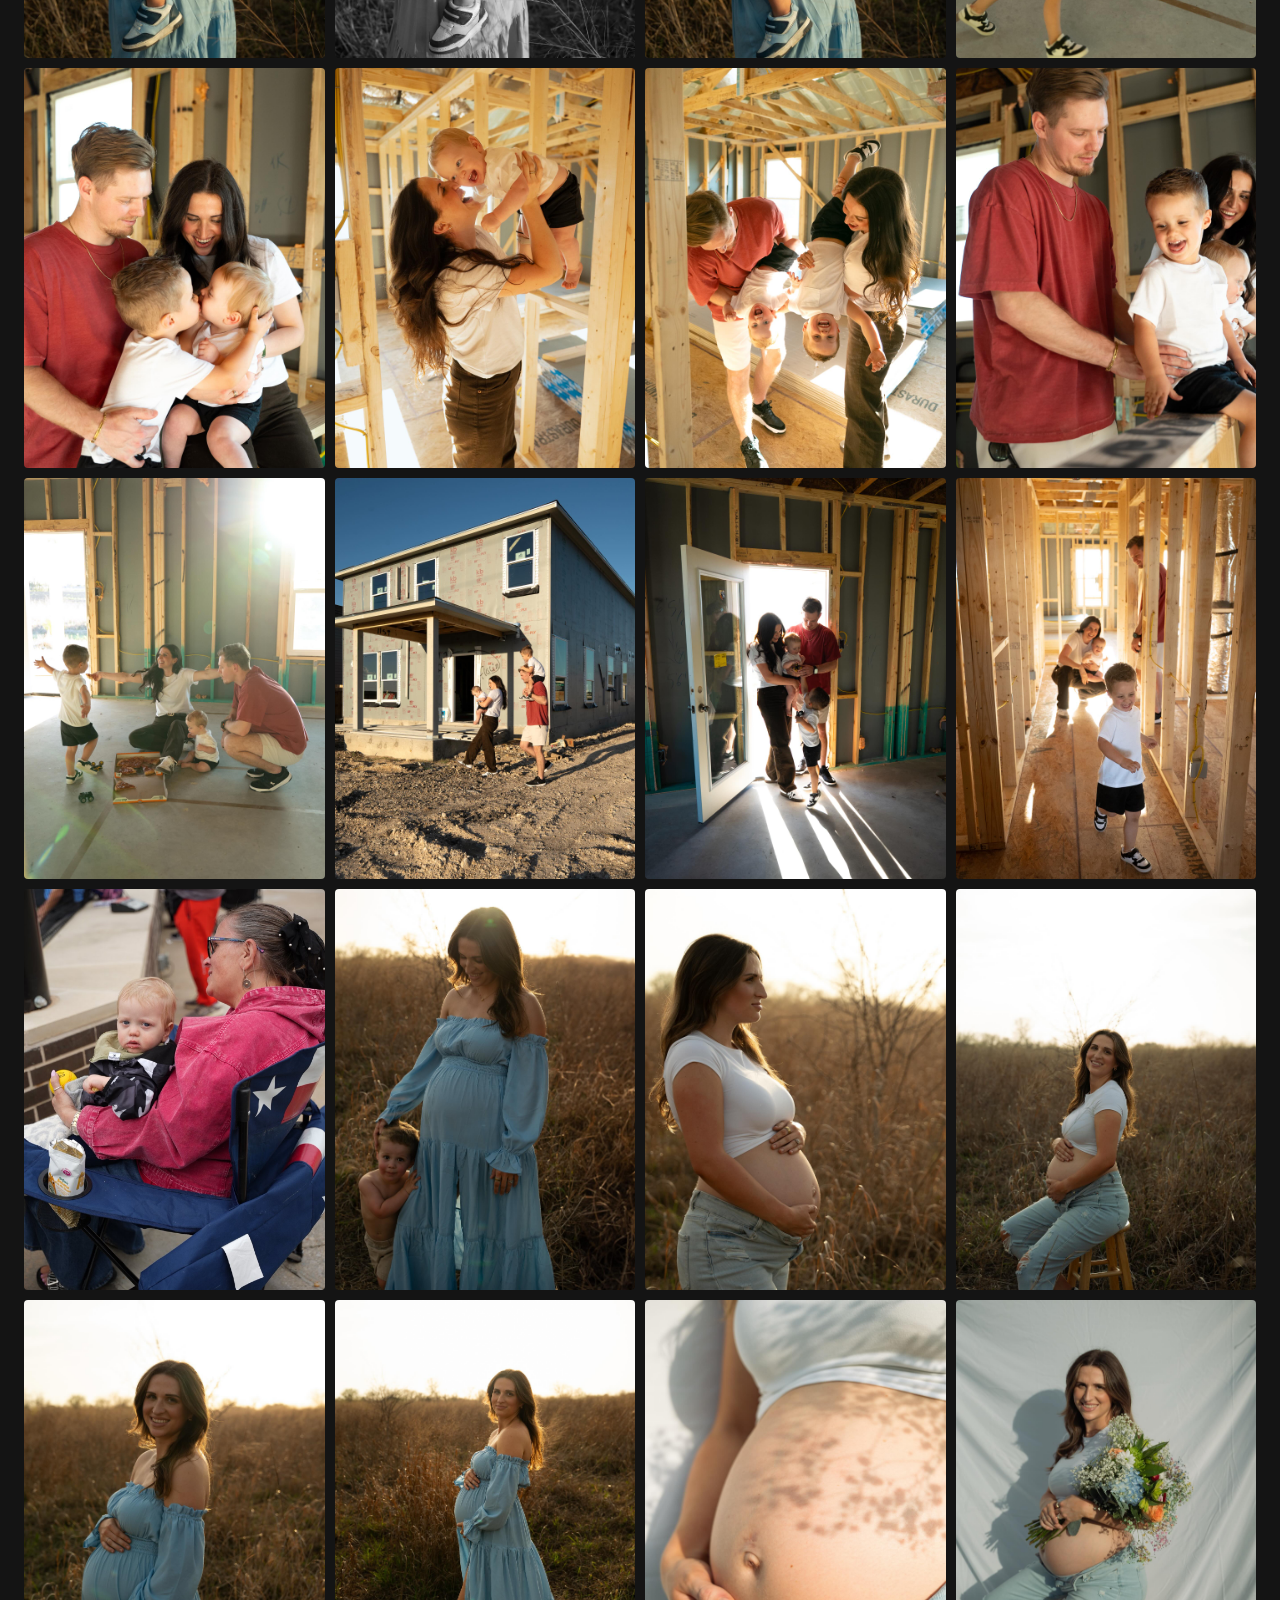
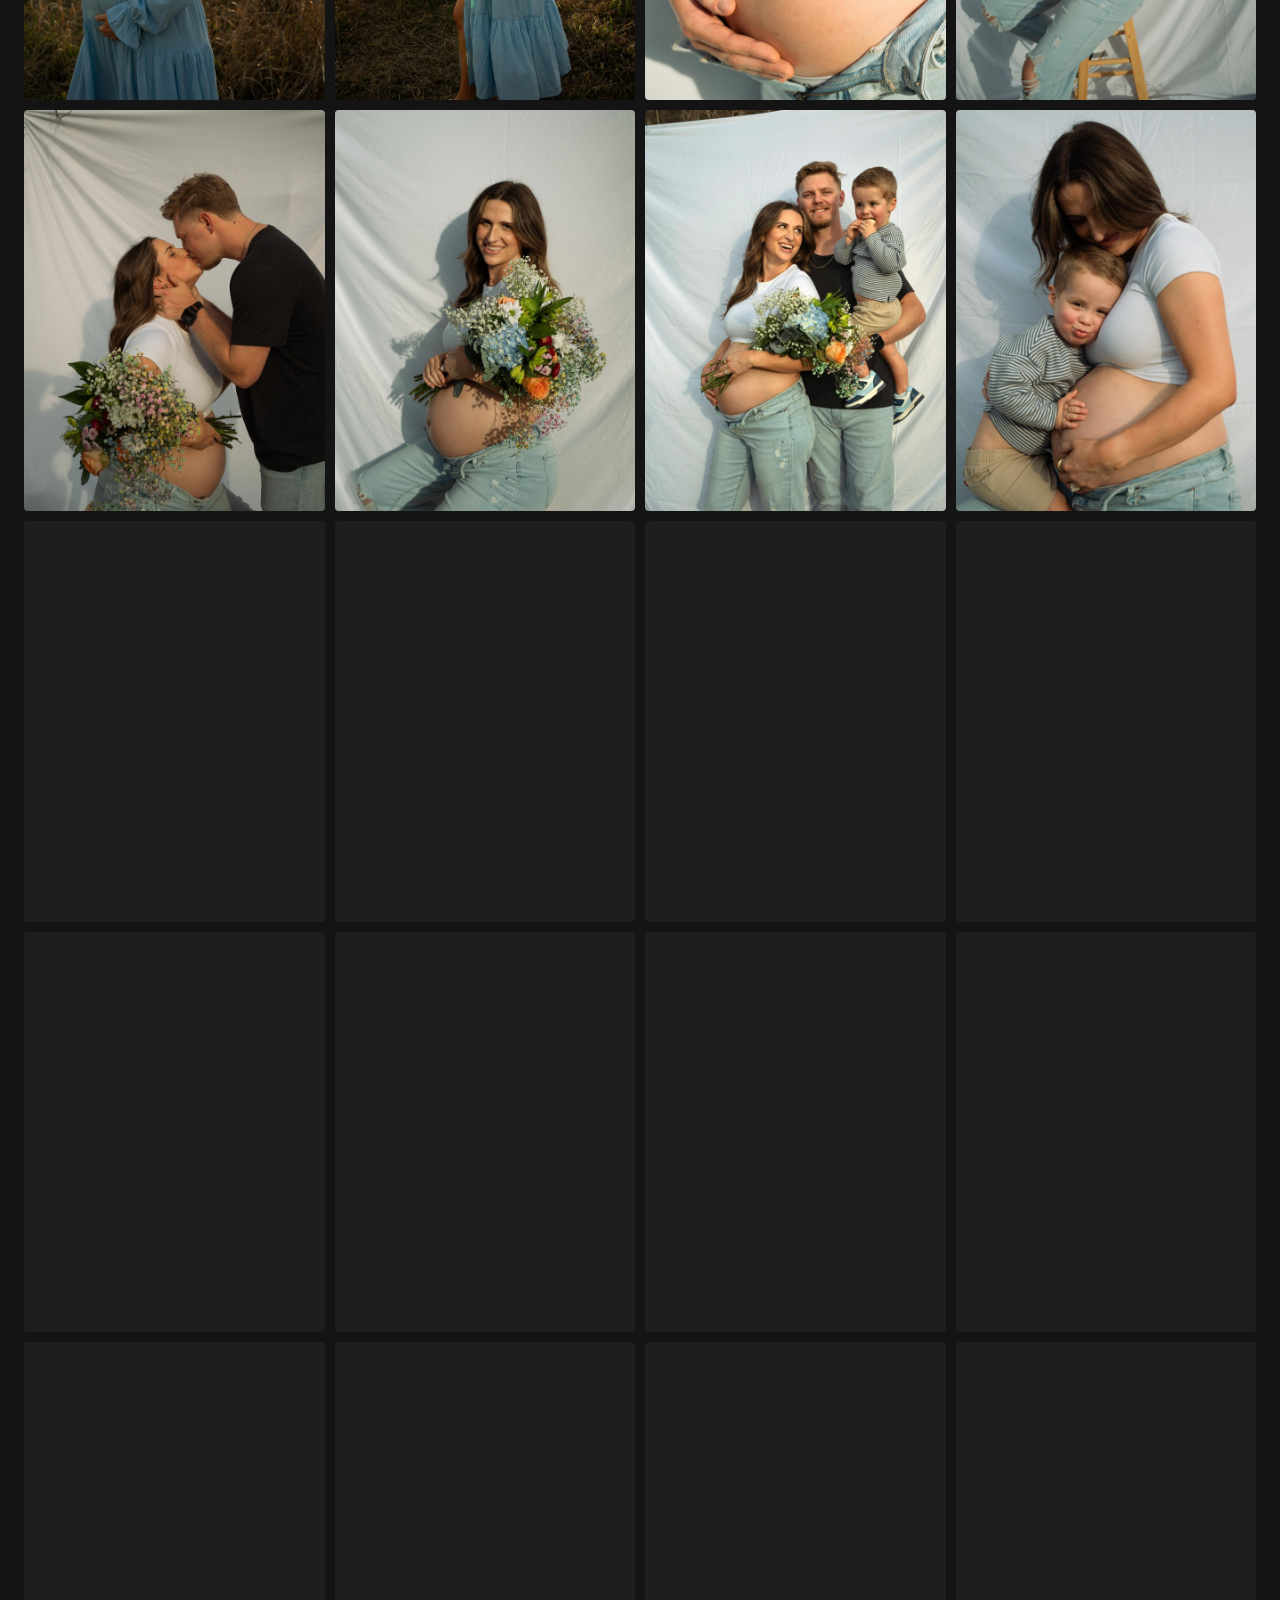
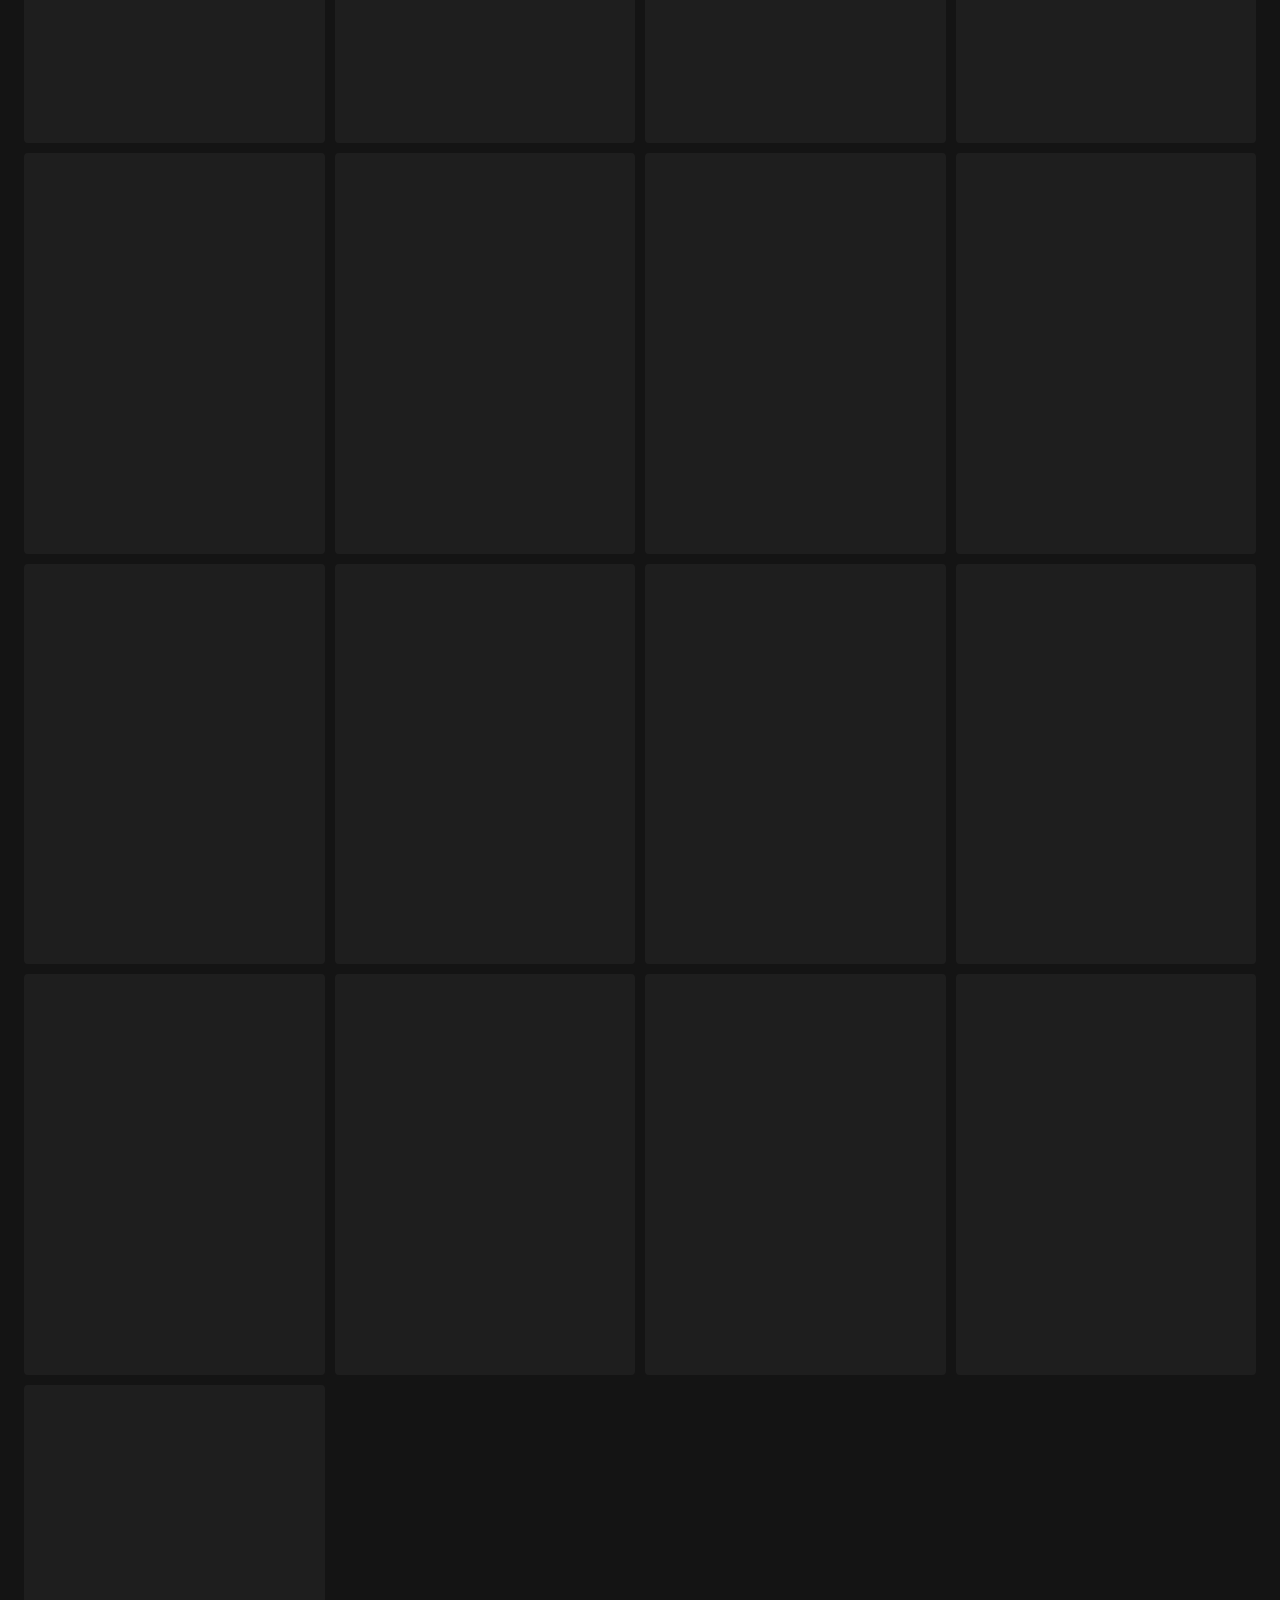
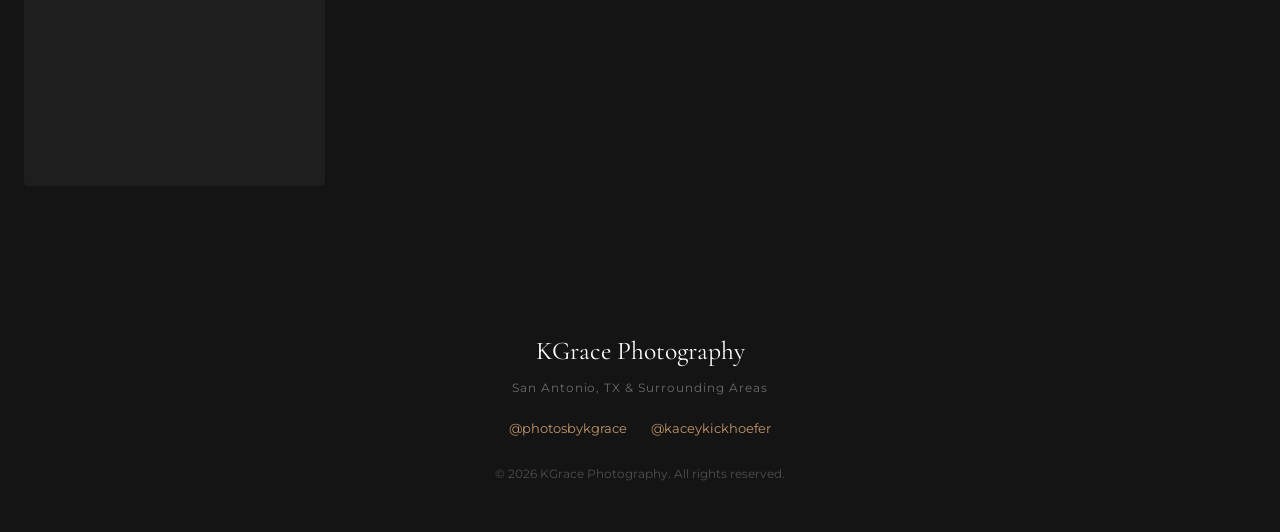
==== commit d4a6d9e4: "Merge portrait 1-4 into graduation, portrait 5 into maternity, lifestyle into portrait, newborn into" ====
--- a/portfolio.html
+++ b/portfolio.html
@@ -47,8 +47,6 @@
       <button class="filter-btn" data-filter="family">Family</button>
       <button class="filter-btn" data-filter="maternity">Maternity</button>
       <button class="filter-btn" data-filter="children-kids">Kids</button>
-      <button class="filter-btn" data-filter="newborn-baby">Newborn</button>
-      <button class="filter-btn" data-filter="lifestyle">Lifestyle</button>
     </div>
 
     <div class="gallery-grid" id="galleryGrid">
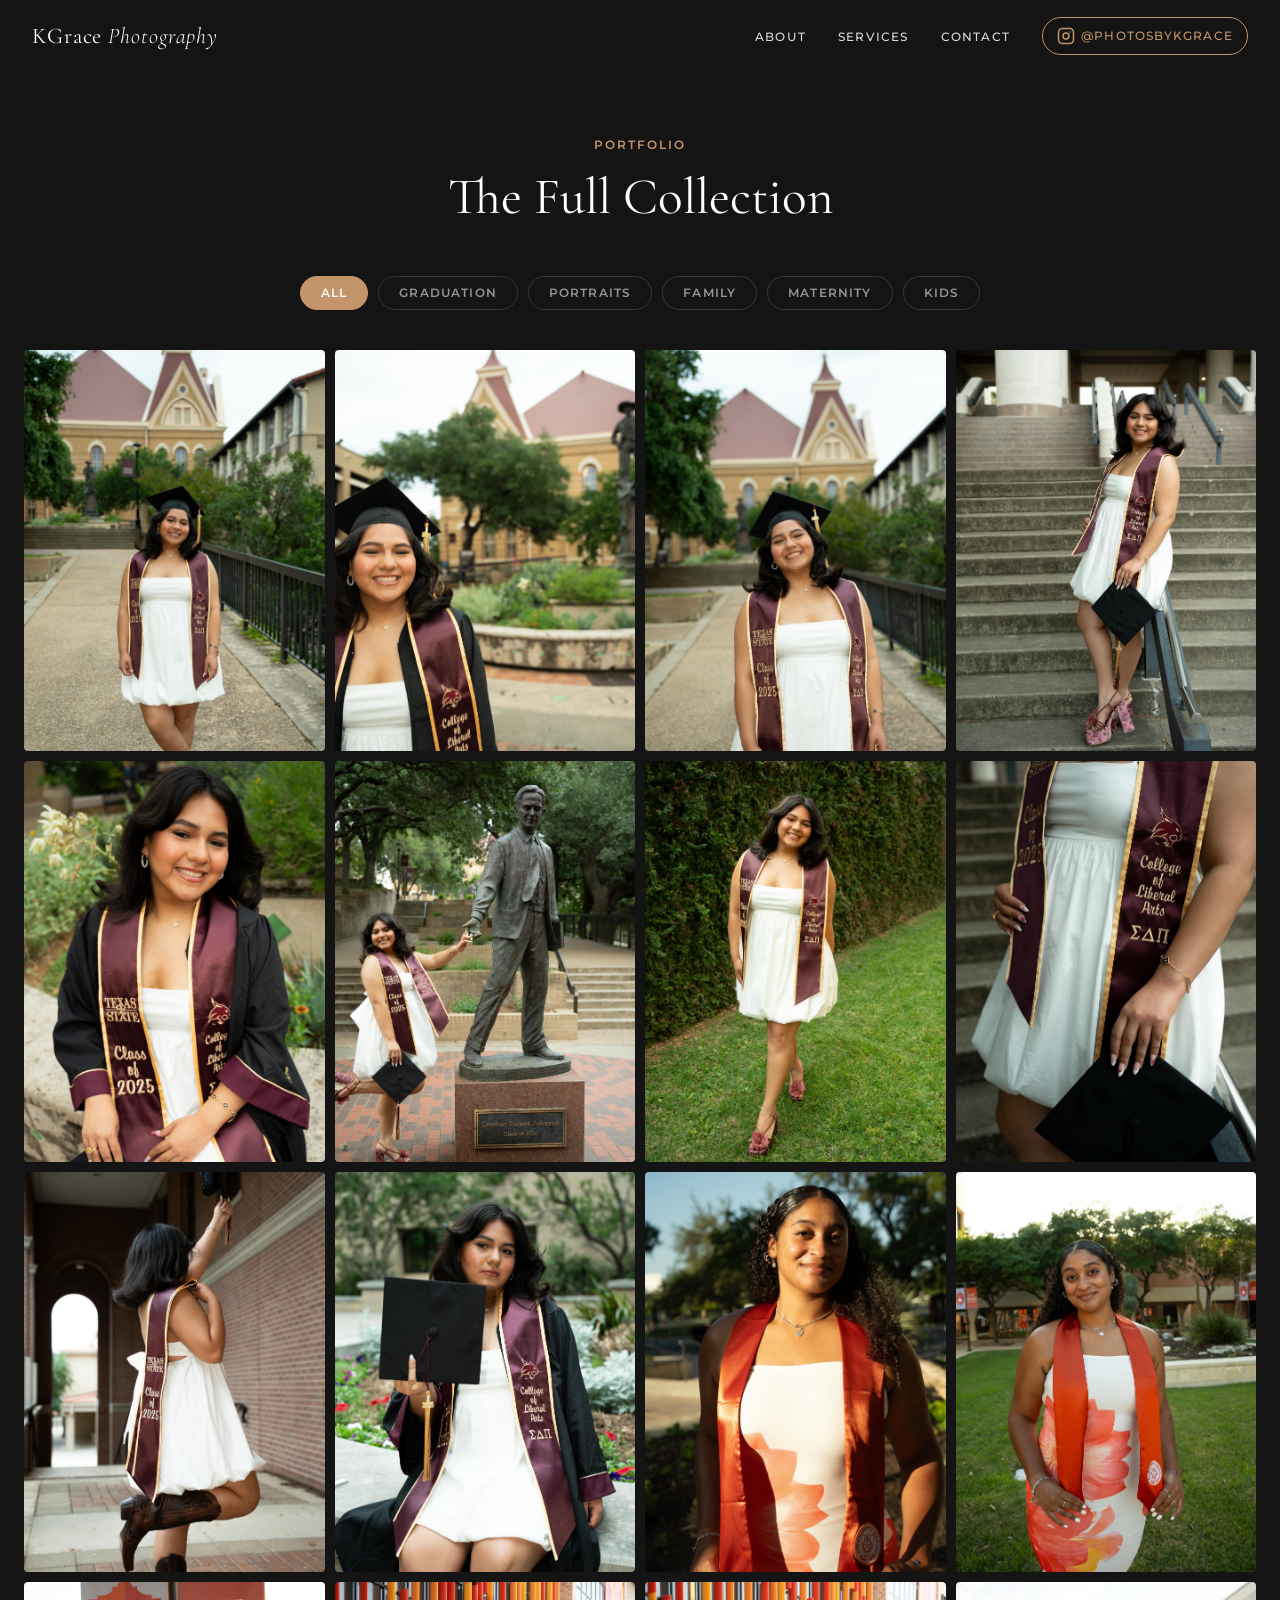
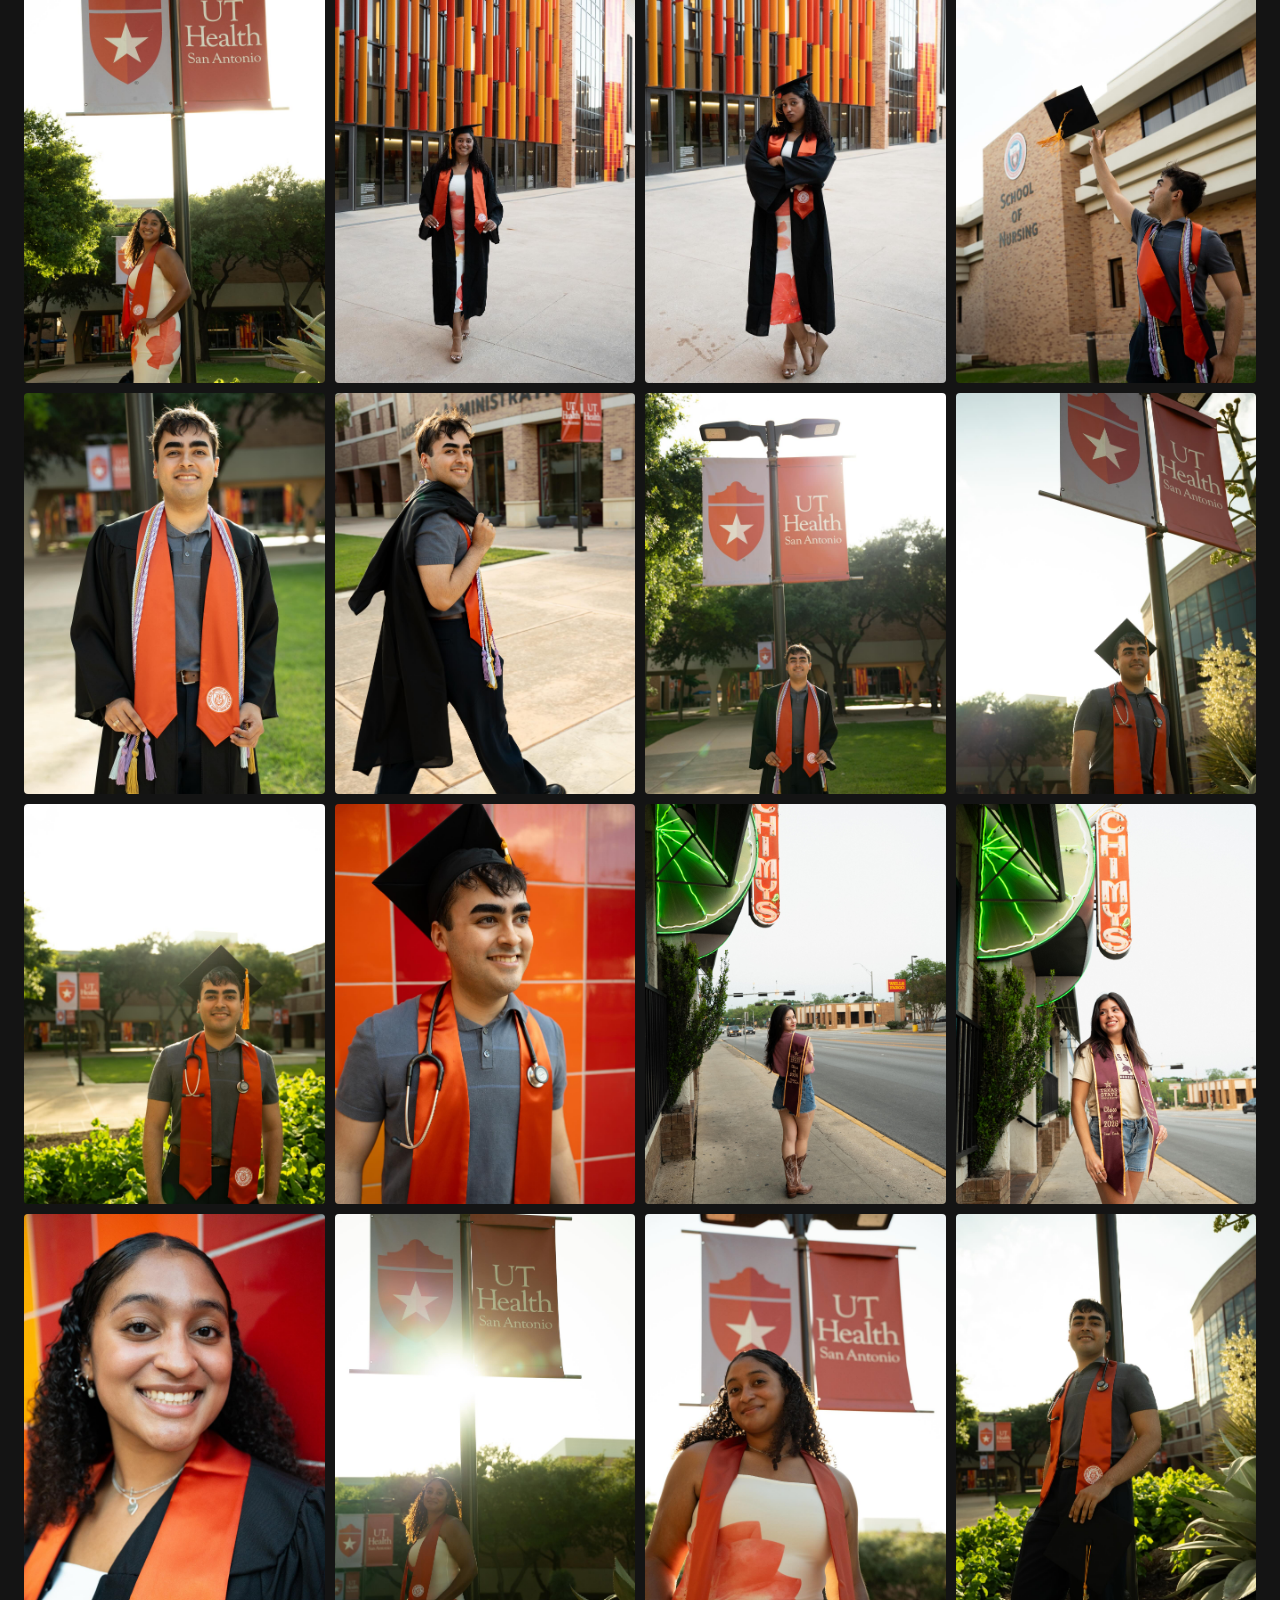
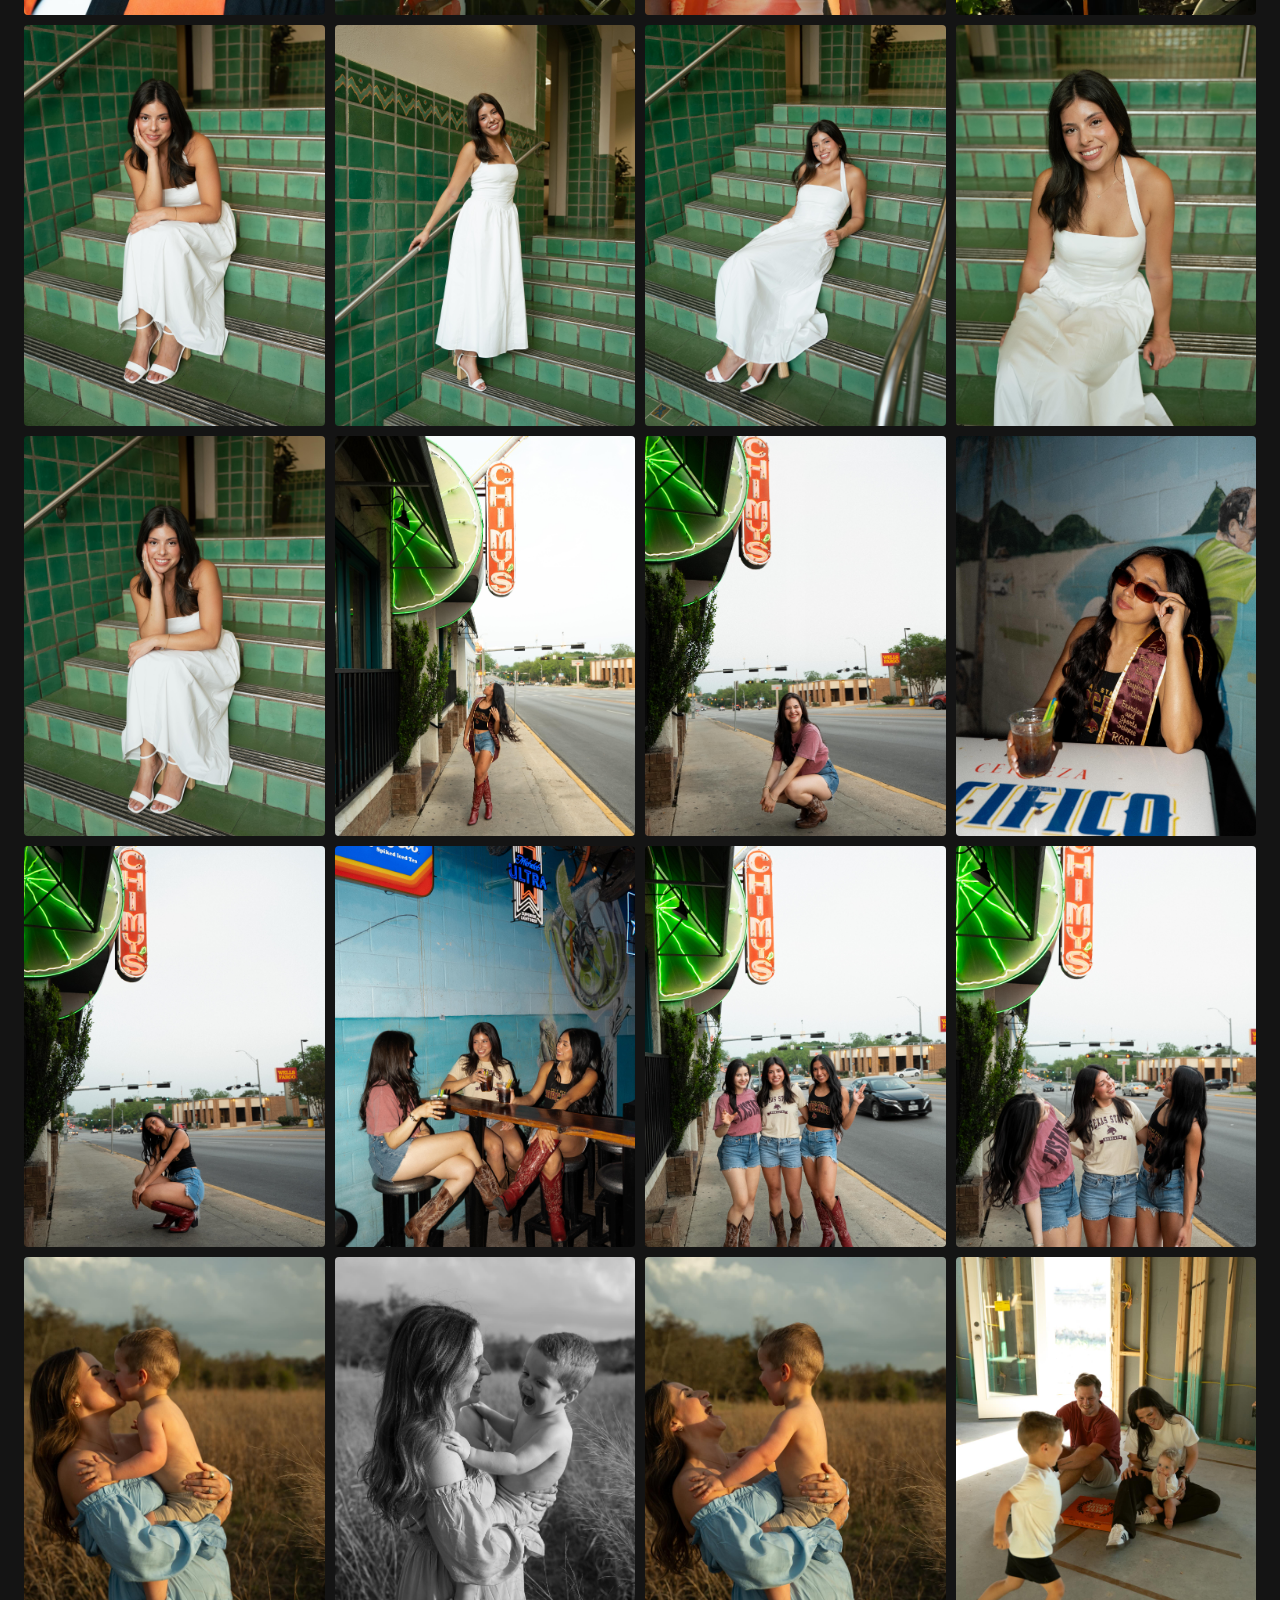
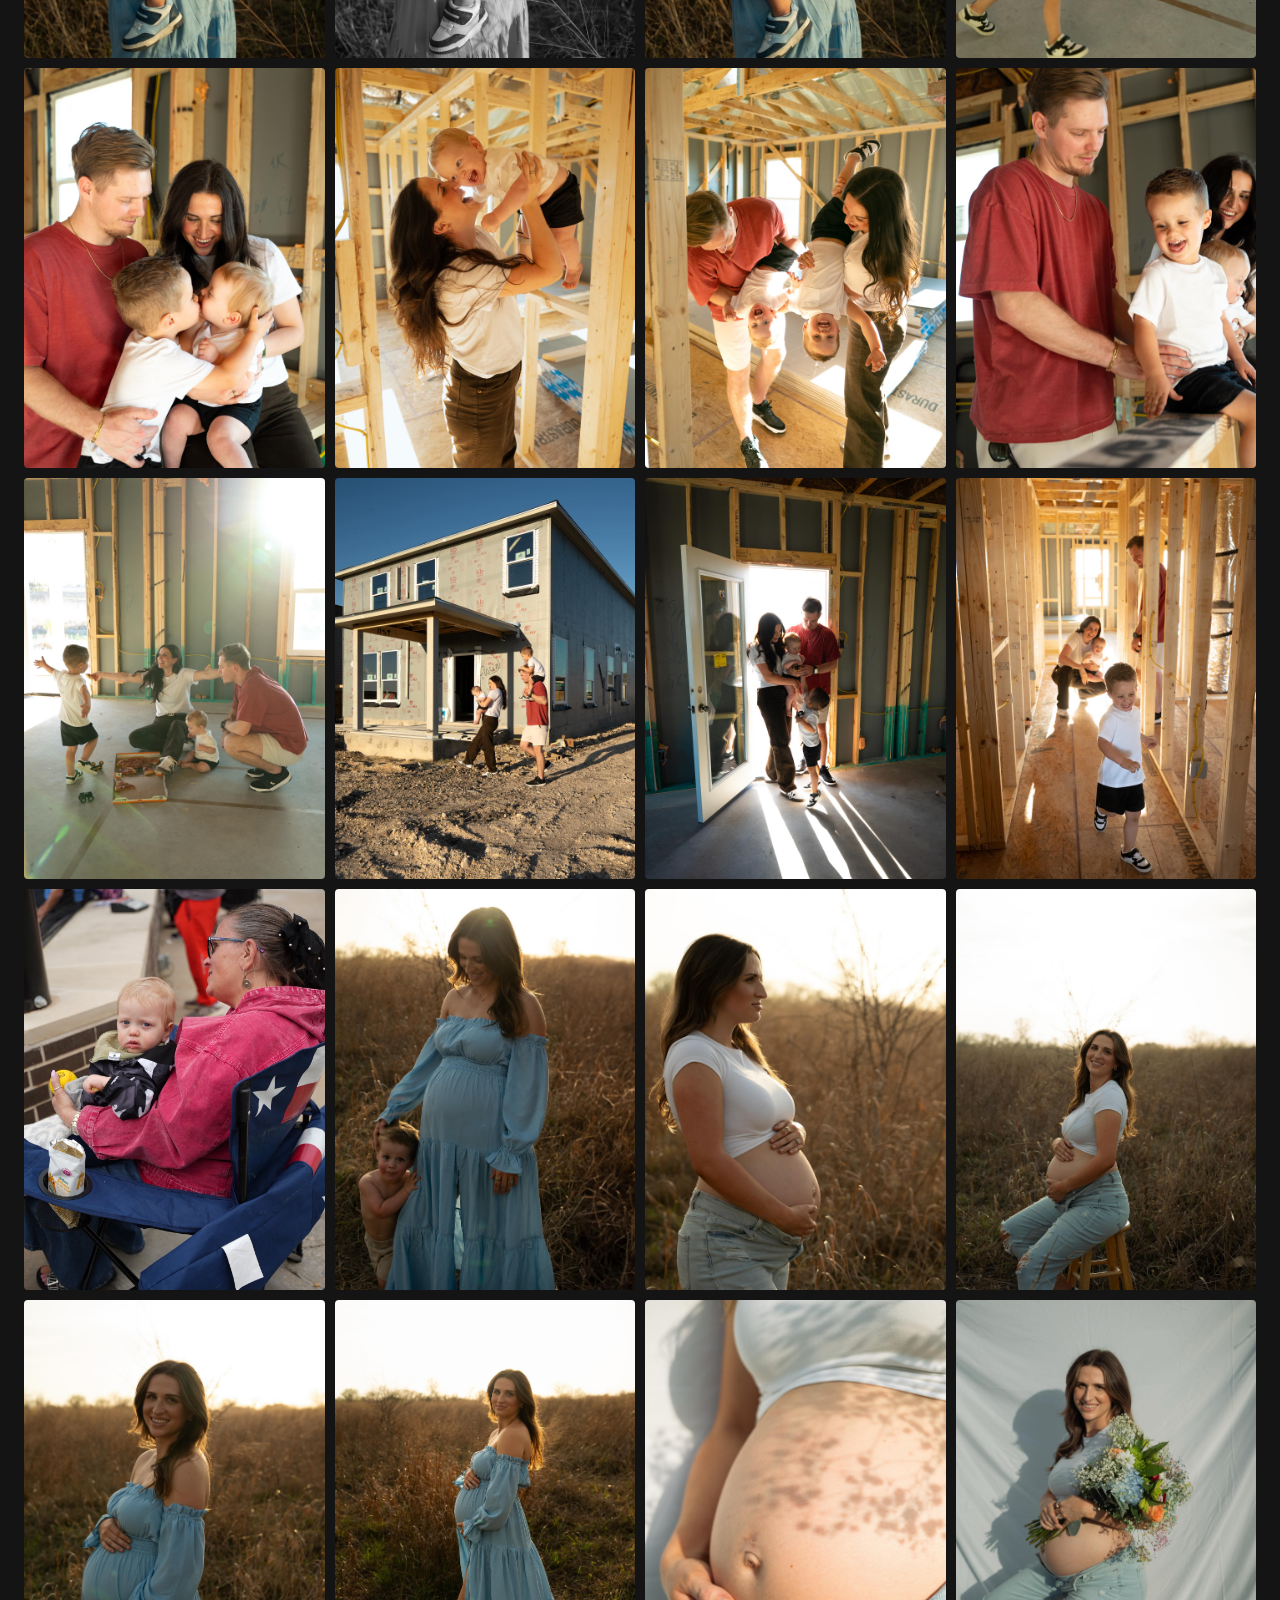
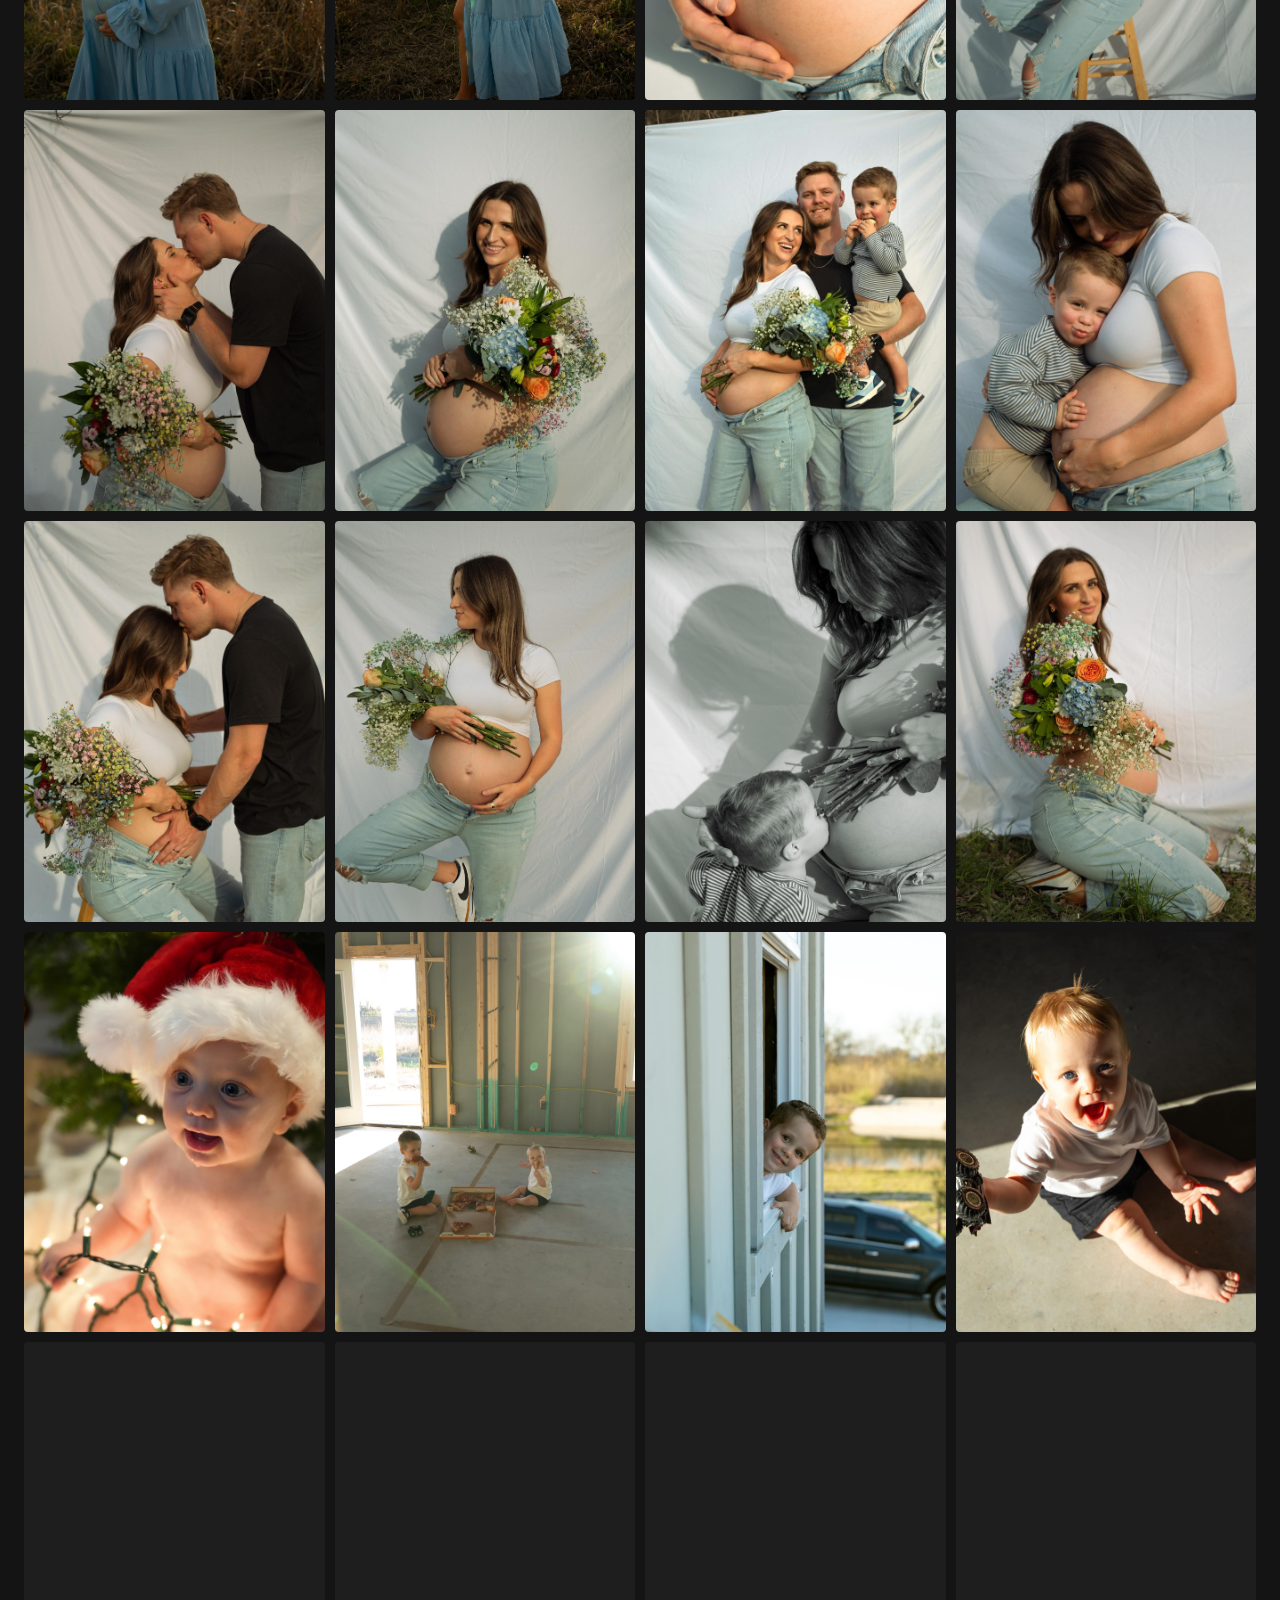
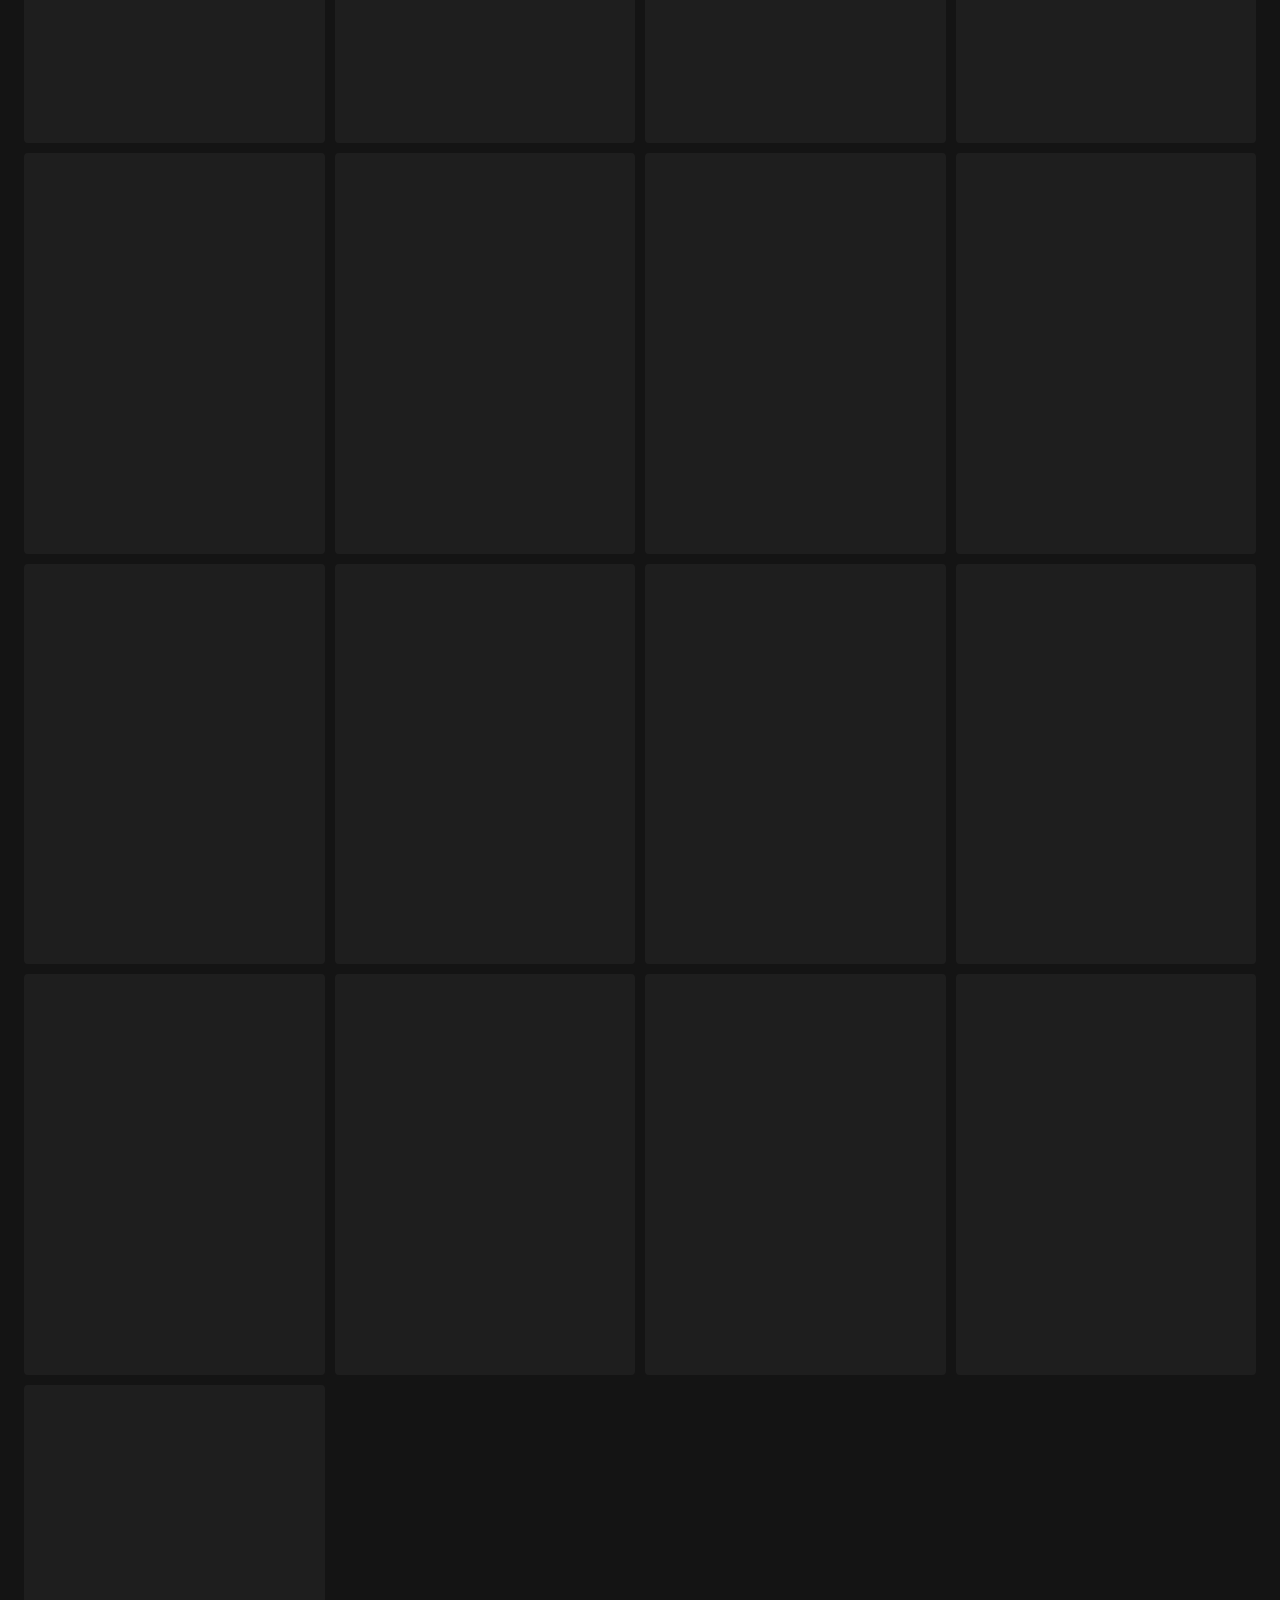
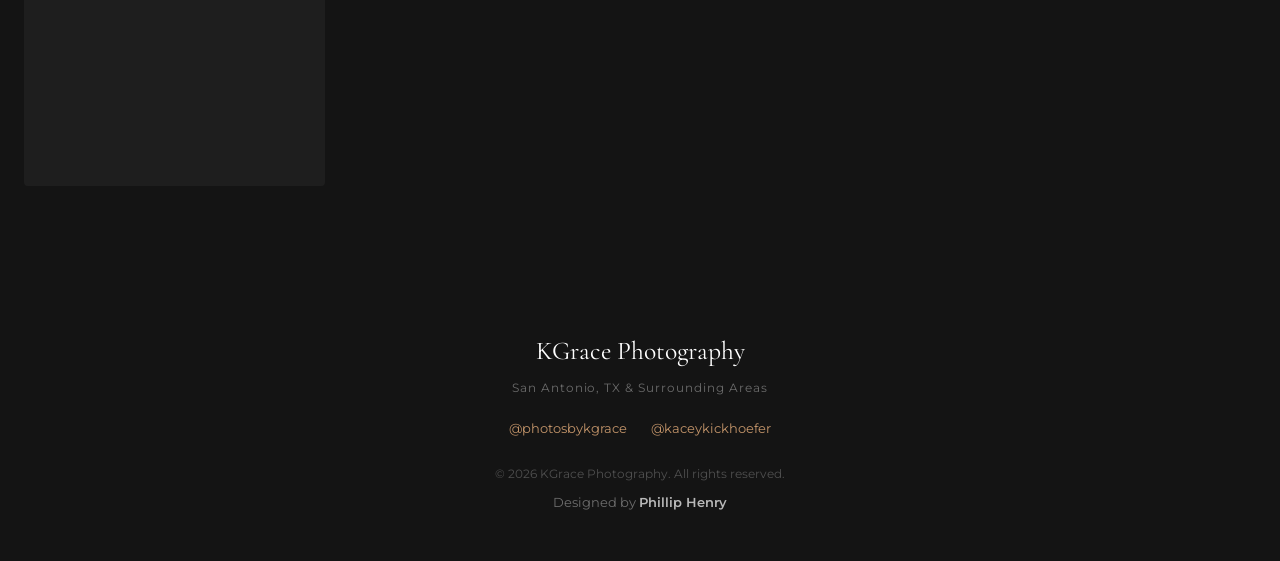
==== commit 1f3219bc: "Fix footer credit styling to match bftr-credit reference Co-Authored-By: Claude Sonnet 4.6 <noreply@" ====
--- a/portfolio.html
+++ b/portfolio.html
@@ -75,6 +75,7 @@
         <a href="https://www.instagram.com/kaceykickhoefer" target="_blank" rel="noopener">@kaceykickhoefer</a>
       </div>
       <p class="footer-copy">&copy; <span id="year"></span> KGrace Photography. All rights reserved.</p>
+      <p class="footer-credit">Designed by <a href="https://phenry.dev" target="_blank" rel="noopener">Phillip Henry</a></p>
     </div>
   </footer>
 
--- a/css/style.css
+++ b/css/style.css
@@ -501,7 +501,10 @@
 .footer-links { display: flex; justify-content: center; gap: 24px; margin-bottom: 24px; }
 .footer-links a { font-size: 0.82rem; color: var(--accent); transition: color 0.2s; }
 .footer-links a:hover { color: var(--white); }
-.footer-copy { font-size: 0.75rem; color: rgba(255,255,255,0.25); }
+.footer-copy { font-size: 0.75rem; color: rgba(255,255,255,0.25); margin-bottom: 8px; }
+.footer-credit { font-size: 0.8rem; color: rgba(255,255,255,0.38); margin-top: 6px; }
+.footer-credit a { color: rgba(255,255,255,0.7); text-decoration: none; font-weight: 600; transition: color 0.2s; }
+.footer-credit a:hover { color: #c9943a !important; }
 
 /* ── Section header helper ──────────────────── */
 .section-header { margin-bottom: 56px; }
